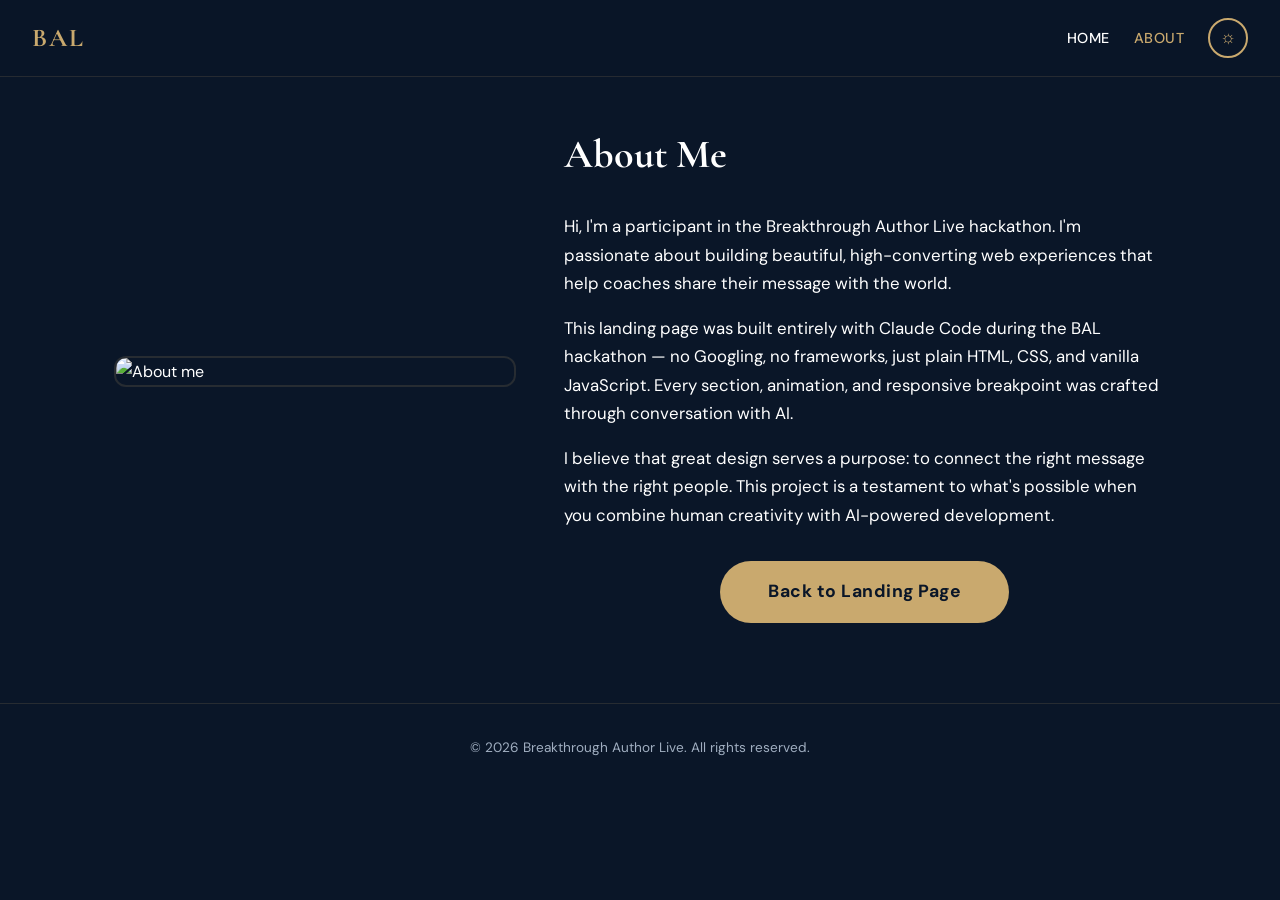
==== about.html @ 4cc6fec0 "Initial commit: BAL landing page with dark/light mode and about page Co-Authored-By: Claude Opus 4.6" ====
<!DOCTYPE html>
<html lang="en">
<head>
  <meta charset="UTF-8">
  <meta name="viewport" content="width=device-width, initial-scale=1.0">
  <title>About | Breakthrough Author Live</title>
  <link rel="preconnect" href="https://fonts.googleapis.com">
  <link rel="preconnect" href="https://fonts.gstatic.com" crossorigin>
  <link href="https://fonts.googleapis.com/css2?family=Cormorant+Garamond:ital,wght@0,400;0,600;0,700;1,400&family=DM+Sans:wght@400;500;700&display=swap" rel="stylesheet">
  <link rel="stylesheet" href="styles.css">
</head>
<body class="dark-mode">

  <!-- NAV -->
  <nav class="nav">
    <a href="index.html" class="nav-logo">BAL</a>
    <div class="nav-links">
      <a href="index.html">Home</a>
      <a href="about.html" class="active">About</a>
      <button class="theme-toggle" id="themeToggle" aria-label="Toggle dark/light mode">
        <span class="icon-sun">&#9788;</span>
        <span class="icon-moon">&#9790;</span>
      </button>
    </div>
  </nav>

  <section class="section about-page">
    <div class="container">
      <div class="about-hero">
        <img src="https://placehold.co/400x500/0A1628/C9A96E?text=Your+Photo" alt="About me" class="about-photo" loading="lazy">
        <div class="about-text">
          <h1>About Me</h1>
          <p>Hi, I'm a participant in the Breakthrough Author Live hackathon. I'm passionate about building beautiful, high-converting web experiences that help coaches share their message with the world.</p>
          <p>This landing page was built entirely with Claude Code during the BAL hackathon &mdash; no Googling, no frameworks, just plain HTML, CSS, and vanilla JavaScript. Every section, animation, and responsive breakpoint was crafted through conversation with AI.</p>
          <p>I believe that great design serves a purpose: to connect the right message with the right people. This project is a testament to what's possible when you combine human creativity with AI-powered development.</p>
          <a href="index.html" class="buy-btn">Back to Landing Page</a>
        </div>
      </div>
    </div>
  </section>

  <footer class="footer">
    <div class="container">
      <p>&copy; 2026 Breakthrough Author Live. All rights reserved.</p>
    </div>
  </footer>

  <script src="script.js"></script>
</body>
</html>
---- styles.css ----
/* ========================================
   BREAKTHROUGH AUTHOR LIVE — STYLES
   ======================================== */

/* --- CSS Custom Properties --- */
:root {
  --navy-primary: #0A1628;
  --navy-secondary: #1B2A4A;
  --cream-bg: #FAF7F2;
  --cream-secondary: #F0EBE3;
  --gold: #C9A96E;
  --gold-hover: #B8943F;
  --white: #FFFFFF;
  --dark-text: #1A1A1A;

  --font-display: 'Cormorant Garamond', Georgia, serif;
  --font-body: 'DM Sans', sans-serif;

  --transition: 0.3s ease;
}

/* --- Dark Mode (default) --- */
body.dark-mode {
  --bg: var(--navy-primary);
  --bg-alt: var(--navy-secondary);
  --text: var(--white);
  --text-muted: #A0AEC0;
  --card-bg: var(--navy-secondary);
  --card-border: rgba(201, 169, 110, 0.15);
  --nav-bg: rgba(10, 22, 40, 0.95);
}

/* --- Light Mode --- */
body.light-mode {
  --bg: var(--cream-bg);
  --bg-alt: var(--cream-secondary);
  --text: var(--dark-text);
  --text-muted: #5A6577;
  --card-bg: var(--white);
  --card-border: rgba(10, 22, 40, 0.1);
  --nav-bg: rgba(250, 247, 242, 0.95);
}

/* --- Reset & Base --- */
*, *::before, *::after {
  box-sizing: border-box;
  margin: 0;
  padding: 0;
}

html {
  scroll-behavior: smooth;
  font-size: 16px;
}

body {
  font-family: var(--font-body);
  background-color: var(--bg);
  color: var(--text);
  line-height: 1.7;
  transition: background-color var(--transition), color var(--transition);
  -webkit-font-smoothing: antialiased;
}

img {
  max-width: 100%;
  height: auto;
  display: block;
}

a {
  color: var(--gold);
  text-decoration: none;
  transition: color var(--transition);
}

a:hover {
  color: var(--gold-hover);
}

/* --- Container --- */
.container {
  max-width: 1100px;
  margin: 0 auto;
  padding: 0 24px;
}

/* --- Navigation --- */
.nav {
  position: fixed;
  top: 0;
  left: 0;
  right: 0;
  z-index: 1000;
  display: flex;
  align-items: center;
  justify-content: space-between;
  padding: 16px 32px;
  background: var(--nav-bg);
  backdrop-filter: blur(12px);
  border-bottom: 1px solid var(--card-border);
  transition: background var(--transition);
}

.nav-logo {
  font-family: var(--font-display);
  font-size: 1.6rem;
  font-weight: 700;
  color: var(--gold);
  letter-spacing: 2px;
}

.nav-links {
  display: flex;
  align-items: center;
  gap: 24px;
}

.nav-links a {
  font-size: 0.9rem;
  font-weight: 500;
  color: var(--text);
  letter-spacing: 0.5px;
  text-transform: uppercase;
}

.nav-links a:hover,
.nav-links a.active {
  color: var(--gold);
}

/* --- Theme Toggle --- */
.theme-toggle {
  background: none;
  border: 2px solid var(--gold);
  border-radius: 50%;
  width: 40px;
  height: 40px;
  cursor: pointer;
  display: flex;
  align-items: center;
  justify-content: center;
  font-size: 1.1rem;
  color: var(--gold);
  transition: all var(--transition);
}

.theme-toggle:hover {
  background: var(--gold);
  color: var(--navy-primary);
}

.dark-mode .icon-sun { display: inline; }
.dark-mode .icon-moon { display: none; }
.light-mode .icon-sun { display: none; }
.light-mode .icon-moon { display: inline; }

/* --- Sections --- */
.section {
  padding: 80px 0;
}

.section-headline {
  font-family: var(--font-display);
  font-size: clamp(2rem, 5vw, 3rem);
  font-weight: 700;
  text-align: center;
  margin-bottom: 48px;
  line-height: 1.2;
  color: var(--text);
}

/* --- HERO --- */
.hero {
  padding: 140px 0 80px;
  text-align: center;
  background: var(--bg);
}

.hero-headline {
  font-family: var(--font-display);
  font-size: clamp(2rem, 5.5vw, 3.4rem);
  font-weight: 700;
  line-height: 1.15;
  max-width: 900px;
  margin: 0 auto 24px;
}

.gold {
  color: var(--gold);
}

.hero-sub {
  font-size: clamp(0.95rem, 2vw, 1.15rem);
  color: var(--text-muted);
  margin-bottom: 48px;
  letter-spacing: 0.5px;
}

/* VSL Placeholder */
.vsl-wrapper {
  max-width: 800px;
  margin: 0 auto 32px;
}

.vsl-placeholder {
  position: relative;
  width: 100%;
  padding-bottom: 56.25%;
  background: var(--navy-secondary);
  border-radius: 12px;
  overflow: hidden;
  border: 1px solid var(--card-border);
}

.light-mode .vsl-placeholder {
  background: #ddd8d0;
}

.play-btn {
  position: absolute;
  top: 50%;
  left: 50%;
  transform: translate(-50%, -50%);
  width: 72px;
  height: 72px;
  background: var(--gold);
  border-radius: 50%;
  display: flex;
  align-items: center;
  justify-content: center;
  font-size: 1.8rem;
  color: var(--navy-primary);
  cursor: pointer;
  transition: transform var(--transition), background var(--transition);
}

.play-btn:hover {
  transform: translate(-50%, -50%) scale(1.1);
  background: var(--gold-hover);
}

.vsl-caption {
  text-align: center;
  margin-top: 12px;
  font-size: 0.9rem;
  color: var(--text-muted);
  font-style: italic;
}

/* --- Buy Button --- */
.buy-btn {
  display: inline-block;
  background: var(--gold);
  color: var(--navy-primary);
  font-family: var(--font-body);
  font-size: 1.1rem;
  font-weight: 700;
  padding: 16px 48px;
  border-radius: 50px;
  text-align: center;
  letter-spacing: 0.5px;
  transition: all var(--transition);
  margin: 32px auto 0;
  cursor: pointer;
  border: none;
  min-height: 48px;
}

.buy-btn:hover {
  background: var(--gold-hover);
  color: var(--navy-primary);
  transform: translateY(-2px);
  box-shadow: 0 8px 30px rgba(201, 169, 110, 0.3);
}

.buy-btn-large {
  font-size: 1.3rem;
  padding: 20px 60px;
}

.section .buy-btn,
.hero .buy-btn {
  display: block;
  width: fit-content;
  margin-left: auto;
  margin-right: auto;
}

/* --- Trust Bar --- */
.trust-bar {
  display: flex;
  flex-wrap: wrap;
  justify-content: center;
  align-items: center;
  gap: 32px;
  margin-top: 48px;
  padding: 24px 0;
}

.trust-item {
  font-family: var(--font-display);
  font-size: 1rem;
  font-weight: 600;
  color: var(--text-muted);
  opacity: 0.5;
  letter-spacing: 2px;
  text-transform: uppercase;
}

/* --- Sound Familiar --- */
.sound-familiar {
  background: var(--bg-alt);
}

.check-list {
  list-style: none;
  max-width: 700px;
  margin: 0 auto 32px;
}

.check-list li {
  position: relative;
  padding: 12px 0 12px 36px;
  font-size: 1.05rem;
  line-height: 1.6;
  border-bottom: 1px solid var(--card-border);
}

.check-list li::before {
  content: "\2192";
  position: absolute;
  left: 0;
  color: var(--gold);
  font-size: 1.2rem;
  font-weight: 700;
}

.closing-line {
  text-align: center;
  font-family: var(--font-display);
  font-size: 1.3rem;
  font-style: italic;
  color: var(--gold);
  margin: 32px 0 0;
}

/* --- Credibility / Two-Col --- */
.two-col {
  display: grid;
  grid-template-columns: 1fr 1.4fr;
  gap: 48px;
  align-items: center;
  margin-bottom: 48px;
}

.sai-photo {
  border-radius: 12px;
  border: 2px solid var(--card-border);
}

.col-text h2 {
  text-align: left;
  margin-bottom: 24px;
}

.col-text p {
  margin-bottom: 16px;
  font-size: 1.05rem;
}

/* --- Stats Grid --- */
.stats-grid {
  display: grid;
  grid-template-columns: repeat(4, 1fr);
  gap: 20px;
  margin: 48px 0;
}

.stat-card {
  background: var(--card-bg);
  border: 1px solid var(--card-border);
  border-radius: 12px;
  padding: 28px 16px;
  text-align: center;
  transition: transform var(--transition);
}

.stat-card:hover {
  transform: translateY(-4px);
}

.stat-number {
  display: block;
  font-family: var(--font-display);
  font-size: 2.2rem;
  font-weight: 700;
  color: var(--gold);
  margin-bottom: 4px;
}

.stat-label {
  font-size: 0.85rem;
  color: var(--text-muted);
  text-transform: uppercase;
  letter-spacing: 1px;
}

/* --- Case Studies --- */
.case-studies {
  background: var(--bg-alt);
}

.cases-grid {
  display: grid;
  grid-template-columns: repeat(3, 1fr);
  gap: 28px;
}

.case-card {
  background: var(--card-bg);
  border: 1px solid var(--card-border);
  border-radius: 12px;
  overflow: hidden;
  transition: transform var(--transition), box-shadow var(--transition);
}

.case-card:hover {
  transform: translateY(-6px);
  box-shadow: 0 12px 40px rgba(0, 0, 0, 0.15);
}

.case-photo {
  width: 100%;
  height: 200px;
  object-fit: cover;
}

.case-body {
  padding: 24px;
}

.case-body h3 {
  font-family: var(--font-display);
  font-size: 1.5rem;
  color: var(--gold);
  margin-bottom: 12px;
}

.case-body p {
  font-size: 0.95rem;
  margin-bottom: 12px;
}

.results-list {
  list-style: none;
  margin: 12px 0;
}

.results-list li {
  position: relative;
  padding-left: 20px;
  margin-bottom: 6px;
  font-size: 0.9rem;
  font-weight: 500;
}

.results-list li::before {
  content: "\2713";
  position: absolute;
  left: 0;
  color: var(--gold);
  font-weight: 700;
}

.case-quote {
  font-family: var(--font-display);
  font-style: italic;
  color: var(--gold);
  font-size: 1.1rem;
}

/* --- Why Fail --- */
.why-fail {
  background: var(--bg);
}

.fail-grid {
  display: grid;
  grid-template-columns: repeat(3, 1fr);
  gap: 28px;
  margin-bottom: 32px;
}

.fail-card {
  background: var(--card-bg);
  border: 1px solid var(--card-border);
  border-radius: 12px;
  padding: 32px 24px;
  text-align: center;
}

.fail-icon {
  display: inline-flex;
  align-items: center;
  justify-content: center;
  width: 48px;
  height: 48px;
  border-radius: 50%;
  background: rgba(220, 53, 69, 0.15);
  color: #dc3545;
  font-size: 1.5rem;
  font-weight: 700;
  margin-bottom: 16px;
}

.fail-card h3 {
  font-family: var(--font-display);
  font-size: 1.3rem;
  margin-bottom: 12px;
}

.fail-card p {
  font-size: 0.95rem;
  color: var(--text-muted);
  margin-bottom: 8px;
}

.fail-fix {
  color: var(--gold) !important;
  font-style: italic;
}

/* --- Week by Week --- */
.week-by-week {
  background: var(--bg-alt);
}

.weeks-grid {
  display: grid;
  grid-template-columns: repeat(2, 1fr);
  gap: 28px;
}

.week-card {
  background: var(--card-bg);
  border: 1px solid var(--card-border);
  border-radius: 12px;
  padding: 32px;
  transition: transform var(--transition);
}

.week-card:hover {
  transform: translateY(-4px);
}

.week-number {
  display: inline-block;
  background: var(--gold);
  color: var(--navy-primary);
  font-weight: 700;
  font-size: 0.8rem;
  padding: 4px 16px;
  border-radius: 20px;
  text-transform: uppercase;
  letter-spacing: 1px;
  margin-bottom: 16px;
}

.week-card h3 {
  font-family: var(--font-display);
  font-size: 1.4rem;
  margin-bottom: 12px;
}

.week-card p {
  font-size: 0.95rem;
  color: var(--text-muted);
  margin-bottom: 16px;
}

.week-value {
  font-weight: 700;
  color: var(--gold);
  font-size: 0.95rem;
}

/* --- Bonus Stack --- */
.bonus-stack {
  background: var(--bg);
}

.bonus-list {
  max-width: 800px;
  margin: 0 auto;
}

.bonus-row {
  display: flex;
  justify-content: space-between;
  align-items: center;
  gap: 24px;
  padding: 24px 0;
  border-bottom: 1px solid var(--card-border);
}

.bonus-info h3 {
  font-family: var(--font-display);
  font-size: 1.2rem;
  margin-bottom: 4px;
}

.bonus-info p {
  font-size: 0.9rem;
  color: var(--text-muted);
}

.bonus-value {
  font-family: var(--font-display);
  font-size: 1.5rem;
  font-weight: 700;
  color: var(--gold);
  white-space: nowrap;
}

.total-value {
  text-align: center;
  font-family: var(--font-display);
  font-size: 1.8rem;
  margin-top: 40px;
  padding: 24px;
  border: 2px solid var(--gold);
  border-radius: 12px;
  color: var(--gold);
}

/* --- Price Section --- */
.price-section {
  background: var(--bg-alt);
}

.price-copy {
  max-width: 700px;
  margin: 0 auto 48px;
}

.price-copy p {
  margin-bottom: 16px;
  font-size: 1.05rem;
}

.price-display {
  text-align: center;
  margin-bottom: 40px;
}

.price-old {
  font-family: var(--font-display);
  font-size: 2.5rem;
  color: var(--text-muted);
  text-decoration: line-through;
  margin-right: 24px;
  opacity: 0.6;
}

.price-new {
  font-family: var(--font-display);
  font-size: 4rem;
  font-weight: 700;
  color: var(--gold);
  text-shadow: 0 0 40px rgba(201, 169, 110, 0.3);
}

.guarantee-badge {
  display: flex;
  align-items: flex-start;
  gap: 20px;
  max-width: 600px;
  margin: 0 auto 32px;
  padding: 24px;
  border: 2px solid var(--gold);
  border-radius: 12px;
  background: var(--card-bg);
}

.guarantee-icon {
  display: flex;
  align-items: center;
  justify-content: center;
  width: 48px;
  height: 48px;
  min-width: 48px;
  border-radius: 50%;
  background: var(--gold);
  color: var(--navy-primary);
  font-size: 1.5rem;
  font-weight: 700;
}

.guarantee-badge strong {
  display: block;
  font-size: 1.1rem;
  margin-bottom: 6px;
}

.guarantee-badge p {
  font-size: 0.9rem;
  color: var(--text-muted);
}

/* --- Who For --- */
.who-for {
  background: var(--bg);
}

.two-col-equal {
  display: grid;
  grid-template-columns: 1fr 1fr;
  gap: 32px;
  margin-bottom: 16px;
}

.for-col {
  background: var(--card-bg);
  border: 1px solid var(--card-border);
  border-radius: 12px;
  padding: 32px;
}

.for-col h3 {
  font-family: var(--font-display);
  font-size: 1.4rem;
  margin-bottom: 20px;
}

.is-for h3 { color: var(--gold); }
.not-for h3 { color: #dc3545; }

.for-col ul {
  list-style: none;
}

.for-col li {
  position: relative;
  padding-left: 28px;
  margin-bottom: 12px;
  font-size: 0.95rem;
}

.is-for li::before {
  content: "\2713";
  position: absolute;
  left: 0;
  color: var(--gold);
  font-weight: 700;
}

.not-for li::before {
  content: "\2717";
  position: absolute;
  left: 0;
  color: #dc3545;
  font-weight: 700;
}

/* --- FAQ --- */
.faq {
  background: var(--bg-alt);
}

.faq-list {
  max-width: 750px;
  margin: 0 auto;
}

.faq-item {
  border-bottom: 1px solid var(--card-border);
}

.faq-question {
  display: flex;
  justify-content: space-between;
  align-items: center;
  width: 100%;
  background: none;
  border: none;
  padding: 20px 0;
  font-family: var(--font-body);
  font-size: 1.05rem;
  font-weight: 600;
  color: var(--text);
  cursor: pointer;
  text-align: left;
  gap: 16px;
  transition: color var(--transition);
}

.faq-question:hover {
  color: var(--gold);
}

.faq-arrow {
  font-size: 0.7rem;
  transition: transform var(--transition);
  flex-shrink: 0;
}

.faq-item.open .faq-arrow {
  transform: rotate(180deg);
}

.faq-answer {
  max-height: 0;
  overflow: hidden;
  transition: max-height 0.4s ease, padding 0.4s ease;
}

.faq-item.open .faq-answer {
  max-height: 300px;
  padding-bottom: 20px;
}

.faq-answer p {
  font-size: 0.95rem;
  color: var(--text-muted);
  line-height: 1.7;
}

/* --- Final CTA --- */
.final-cta {
  background: var(--bg);
  text-align: center;
  padding: 100px 0;
}

.final-copy {
  font-size: 1.15rem;
  max-width: 650px;
  margin: 0 auto 20px;
}

.final-copy.highlight {
  font-family: var(--font-display);
  font-size: 1.4rem;
  color: var(--gold);
  font-weight: 600;
  margin-top: 32px;
}

.sign-off {
  margin-top: 40px;
  font-style: italic;
  color: var(--text-muted);
  font-size: 1rem;
}

/* --- Footer --- */
.footer {
  padding: 32px 0;
  text-align: center;
  font-size: 0.85rem;
  color: var(--text-muted);
  border-top: 1px solid var(--card-border);
}

/* --- About Page --- */
.about-page {
  padding-top: 120px;
}

.about-hero {
  display: grid;
  grid-template-columns: 1fr 1.5fr;
  gap: 48px;
  align-items: center;
}

.about-photo {
  border-radius: 12px;
  border: 2px solid var(--card-border);
  width: 100%;
}

.about-text h1 {
  font-family: var(--font-display);
  font-size: 2.5rem;
  margin-bottom: 24px;
}

.about-text p {
  font-size: 1.05rem;
  margin-bottom: 16px;
}

/* ========================================
   RESPONSIVE
   ======================================== */
@media (max-width: 900px) {
  .cases-grid,
  .fail-grid {
    grid-template-columns: 1fr;
    max-width: 500px;
    margin-left: auto;
    margin-right: auto;
  }

  .stats-grid {
    grid-template-columns: repeat(2, 1fr);
  }

  .two-col,
  .two-col-equal,
  .about-hero {
    grid-template-columns: 1fr;
  }

  .col-text h2 {
    text-align: center;
  }

  .about-hero {
    text-align: center;
  }

  .about-photo {
    max-width: 300px;
    margin: 0 auto;
  }
}

@media (max-width: 600px) {
  .nav {
    padding: 12px 16px;
  }

  .nav-links {
    gap: 14px;
  }

  .hero {
    padding: 120px 0 60px;
  }

  .section {
    padding: 60px 0;
  }

  .hero-headline {
    font-size: 1.8rem;
  }

  .section-headline {
    font-size: 1.7rem;
    margin-bottom: 32px;
  }

  .buy-btn {
    padding: 14px 32px;
    font-size: 1rem;
    width: 100%;
    max-width: 360px;
  }

  .buy-btn-large {
    font-size: 1.1rem;
    padding: 16px 36px;
  }

  .trust-bar {
    gap: 16px;
  }

  .trust-item {
    font-size: 0.8rem;
  }

  .weeks-grid {
    grid-template-columns: 1fr;
  }

  .bonus-row {
    flex-direction: column;
    align-items: flex-start;
    gap: 8px;
  }

  .price-old {
    font-size: 1.8rem;
    display: block;
    margin: 0 0 8px;
  }

  .price-new {
    font-size: 3rem;
  }

  .guarantee-badge {
    flex-direction: column;
    align-items: center;
    text-align: center;
  }

  .stats-grid {
    grid-template-columns: repeat(2, 1fr);
    gap: 12px;
  }

  .stat-card {
    padding: 20px 12px;
  }

  .stat-number {
    font-size: 1.8rem;
  }
}
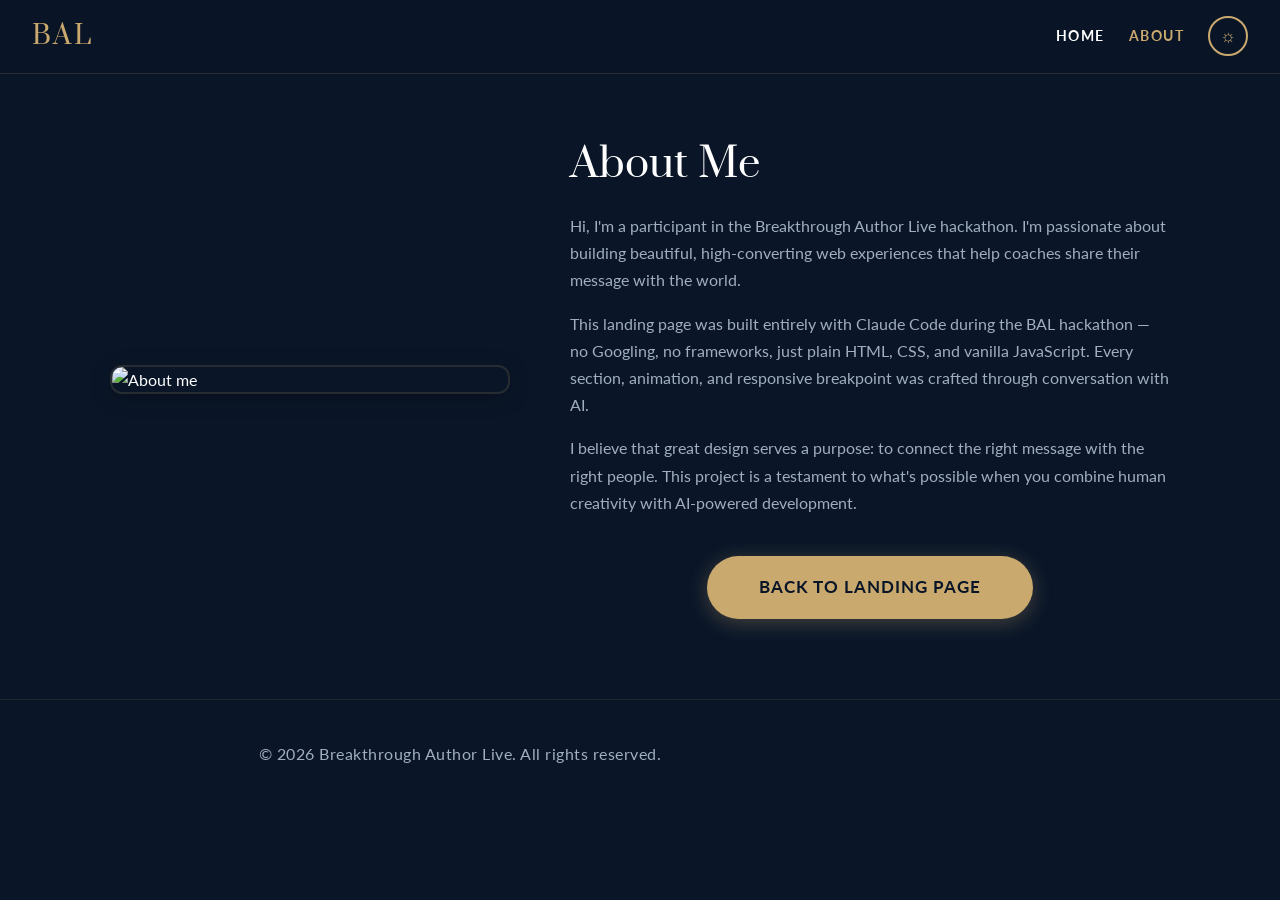
==== commit c2770157: "Polish pass: fix spacing, typography, depth, and CTA visibility - Switch fonts to Prata (display) + " ====
--- a/about.html
+++ b/about.html
@@ -6,7 +6,7 @@
   <title>About | Breakthrough Author Live</title>
   <link rel="preconnect" href="https://fonts.googleapis.com">
   <link rel="preconnect" href="https://fonts.gstatic.com" crossorigin>
-  <link href="https://fonts.googleapis.com/css2?family=Cormorant+Garamond:ital,wght@0,400;0,600;0,700;1,400&family=DM+Sans:wght@400;500;700&display=swap" rel="stylesheet">
+  <link href="https://fonts.googleapis.com/css2?family=Prata&family=Lato:wght@300;400;700&display=swap" rel="stylesheet">
   <link rel="stylesheet" href="styles.css">
 </head>
 <body class="dark-mode">
--- a/styles.css
+++ b/styles.css
@@ -1,5 +1,8 @@
 /* ========================================
    BREAKTHROUGH AUTHOR LIVE — STYLES
+   Premium polish pass: Prata + Lato,
+   consistent spacing, strong hierarchy,
+   visual depth, bold CTAs
    ======================================== */
 
 /* --- CSS Custom Properties --- */
@@ -13,10 +16,19 @@
   --white: #FFFFFF;
   --dark-text: #1A1A1A;
 
-  --font-display: 'Cormorant Garamond', Georgia, serif;
-  --font-body: 'DM Sans', sans-serif;
+  --font-display: 'Prata', Georgia, serif;
+  --font-body: 'Lato', sans-serif;
 
   --transition: 0.3s ease;
+
+  /* Spacing scale */
+  --space-xs: 8px;
+  --space-sm: 16px;
+  --space-md: 24px;
+  --space-lg: 40px;
+  --space-xl: 60px;
+  --space-2xl: 80px;
+  --space-3xl: 100px;
 }
 
 /* --- Dark Mode (default) --- */
@@ -27,7 +39,10 @@
   --text-muted: #A0AEC0;
   --card-bg: var(--navy-secondary);
   --card-border: rgba(201, 169, 110, 0.15);
+  --card-shadow: 0 4px 20px rgba(0, 0, 0, 0.3);
+  --card-shadow-hover: 0 12px 40px rgba(0, 0, 0, 0.4);
   --nav-bg: rgba(10, 22, 40, 0.95);
+  --divider: rgba(201, 169, 110, 0.1);
 }
 
 /* --- Light Mode --- */
@@ -37,8 +52,11 @@
   --text: var(--dark-text);
   --text-muted: #5A6577;
   --card-bg: var(--white);
-  --card-border: rgba(10, 22, 40, 0.1);
+  --card-border: rgba(10, 22, 40, 0.08);
+  --card-shadow: 0 4px 20px rgba(0, 0, 0, 0.06);
+  --card-shadow-hover: 0 12px 40px rgba(0, 0, 0, 0.12);
   --nav-bg: rgba(250, 247, 242, 0.95);
+  --divider: rgba(10, 22, 40, 0.06);
 }
 
 /* --- Reset & Base --- */
@@ -55,9 +73,10 @@
 
 body {
   font-family: var(--font-body);
+  font-weight: 400;
   background-color: var(--bg);
   color: var(--text);
-  line-height: 1.7;
+  line-height: 1.6;
   transition: background-color var(--transition), color var(--transition);
   -webkit-font-smoothing: antialiased;
 }
@@ -78,11 +97,41 @@
   color: var(--gold-hover);
 }
 
+/* --- Typography Hierarchy --- */
+h1, h2, h3, h4 {
+  font-family: var(--font-display);
+  font-weight: 400;
+  line-height: 1.2;
+  color: var(--text);
+}
+
+h1 {
+  font-size: clamp(2.2rem, 5.5vw, 3rem);
+  margin-bottom: var(--space-md);
+}
+
+h2 {
+  font-size: clamp(1.75rem, 4vw, 2.25rem);
+  margin-bottom: var(--space-sm);
+}
+
+h3 {
+  font-size: clamp(1.25rem, 2.5vw, 1.5rem);
+  margin-bottom: 12px;
+}
+
+p {
+  font-size: 16px;
+  margin-bottom: var(--space-sm);
+  line-height: 1.7;
+  max-width: 700px;
+}
+
 /* --- Container --- */
 .container {
   max-width: 1100px;
   margin: 0 auto;
-  padding: 0 24px;
+  padding: 0 20px;
 }
 
 /* --- Navigation --- */
@@ -105,9 +154,9 @@
 .nav-logo {
   font-family: var(--font-display);
   font-size: 1.6rem;
-  font-weight: 700;
-  color: var(--gold);
-  letter-spacing: 2px;
+  font-weight: 400;
+  color: var(--gold);
+  letter-spacing: 3px;
 }
 
 .nav-links {
@@ -117,10 +166,11 @@
 }
 
 .nav-links a {
-  font-size: 0.9rem;
-  font-weight: 500;
+  font-family: var(--font-body);
+  font-size: 0.85rem;
+  font-weight: 700;
   color: var(--text);
-  letter-spacing: 0.5px;
+  letter-spacing: 1.5px;
   text-transform: uppercase;
 }
 
@@ -157,33 +207,38 @@
 
 /* --- Sections --- */
 .section {
-  padding: 80px 0;
+  padding: var(--space-2xl) 0;
 }
 
 .section-headline {
   font-family: var(--font-display);
-  font-size: clamp(2rem, 5vw, 3rem);
-  font-weight: 700;
+  font-size: clamp(1.75rem, 4vw, 2.25rem);
+  font-weight: 400;
   text-align: center;
-  margin-bottom: 48px;
+  margin-bottom: var(--space-xl);
   line-height: 1.2;
   color: var(--text);
 }
 
+/* Section divider — subtle gold line between sections */
+.section + .section {
+  border-top: 1px solid var(--divider);
+}
+
 /* --- HERO --- */
 .hero {
-  padding: 140px 0 80px;
+  padding: 160px 0 var(--space-2xl);
   text-align: center;
   background: var(--bg);
 }
 
 .hero-headline {
   font-family: var(--font-display);
-  font-size: clamp(2rem, 5.5vw, 3.4rem);
-  font-weight: 700;
-  line-height: 1.15;
-  max-width: 900px;
-  margin: 0 auto 24px;
+  font-size: clamp(2.2rem, 5.5vw, 3rem);
+  font-weight: 400;
+  line-height: 1.2;
+  max-width: 800px;
+  margin: 0 auto var(--space-md);
 }
 
 .gold {
@@ -191,16 +246,17 @@
 }
 
 .hero-sub {
-  font-size: clamp(0.95rem, 2vw, 1.15rem);
-  color: var(--text-muted);
-  margin-bottom: 48px;
-  letter-spacing: 0.5px;
+  font-size: clamp(0.9rem, 1.8vw, 1.05rem);
+  color: var(--text-muted);
+  margin-bottom: var(--space-xl);
+  letter-spacing: 1px;
+  font-weight: 300;
 }
 
 /* VSL Placeholder */
 .vsl-wrapper {
-  max-width: 800px;
-  margin: 0 auto 32px;
+  max-width: 760px;
+  margin: 0 auto var(--space-lg);
 }
 
 .vsl-placeholder {
@@ -211,6 +267,7 @@
   border-radius: 12px;
   overflow: hidden;
   border: 1px solid var(--card-border);
+  box-shadow: var(--card-shadow);
 }
 
 .light-mode .vsl-placeholder {
@@ -222,30 +279,33 @@
   top: 50%;
   left: 50%;
   transform: translate(-50%, -50%);
-  width: 72px;
-  height: 72px;
+  width: 80px;
+  height: 80px;
   background: var(--gold);
   border-radius: 50%;
   display: flex;
   align-items: center;
   justify-content: center;
-  font-size: 1.8rem;
+  font-size: 2rem;
   color: var(--navy-primary);
   cursor: pointer;
-  transition: transform var(--transition), background var(--transition);
+  transition: transform var(--transition), background var(--transition), box-shadow var(--transition);
+  box-shadow: 0 4px 30px rgba(201, 169, 110, 0.4);
 }
 
 .play-btn:hover {
   transform: translate(-50%, -50%) scale(1.1);
   background: var(--gold-hover);
+  box-shadow: 0 8px 40px rgba(201, 169, 110, 0.5);
 }
 
 .vsl-caption {
   text-align: center;
-  margin-top: 12px;
-  font-size: 0.9rem;
+  margin-top: 14px;
+  font-size: 0.85rem;
   color: var(--text-muted);
   font-style: italic;
+  letter-spacing: 0.5px;
 }
 
 /* --- Buy Button --- */
@@ -254,29 +314,35 @@
   background: var(--gold);
   color: var(--navy-primary);
   font-family: var(--font-body);
-  font-size: 1.1rem;
-  font-weight: 700;
-  padding: 16px 48px;
+  font-size: 1.05rem;
+  font-weight: 700;
+  padding: 18px 52px;
   border-radius: 50px;
   text-align: center;
-  letter-spacing: 0.5px;
+  letter-spacing: 1px;
+  text-transform: uppercase;
   transition: all var(--transition);
-  margin: 32px auto 0;
+  margin: var(--space-lg) auto 0;
   cursor: pointer;
   border: none;
-  min-height: 48px;
+  min-height: 54px;
+  box-shadow: 0 4px 20px rgba(201, 169, 110, 0.3);
 }
 
 .buy-btn:hover {
   background: var(--gold-hover);
   color: var(--navy-primary);
-  transform: translateY(-2px);
-  box-shadow: 0 8px 30px rgba(201, 169, 110, 0.3);
+  transform: translateY(-3px);
+  box-shadow: 0 10px 40px rgba(201, 169, 110, 0.45);
+}
+
+.buy-btn:active {
+  transform: translateY(-1px);
 }
 
 .buy-btn-large {
-  font-size: 1.3rem;
-  padding: 20px 60px;
+  font-size: 1.2rem;
+  padding: 22px 64px;
 }
 
 .section .buy-btn,
@@ -293,18 +359,19 @@
   flex-wrap: wrap;
   justify-content: center;
   align-items: center;
-  gap: 32px;
-  margin-top: 48px;
-  padding: 24px 0;
+  gap: 36px;
+  margin-top: var(--space-xl);
+  padding: var(--space-md) 0;
+  border-top: 1px solid var(--divider);
+  border-bottom: 1px solid var(--divider);
 }
 
 .trust-item {
   font-family: var(--font-display);
-  font-size: 1rem;
-  font-weight: 600;
-  color: var(--text-muted);
-  opacity: 0.5;
-  letter-spacing: 2px;
+  font-size: 0.9rem;
+  color: var(--text-muted);
+  opacity: 0.45;
+  letter-spacing: 3px;
   text-transform: uppercase;
 }
 
@@ -315,22 +382,27 @@
 
 .check-list {
   list-style: none;
-  max-width: 700px;
-  margin: 0 auto 32px;
+  max-width: 660px;
+  margin: 0 auto var(--space-lg);
 }
 
 .check-list li {
   position: relative;
-  padding: 12px 0 12px 36px;
-  font-size: 1.05rem;
-  line-height: 1.6;
-  border-bottom: 1px solid var(--card-border);
+  padding: 16px 0 16px 40px;
+  font-size: 1rem;
+  line-height: 1.65;
+  border-bottom: 1px solid var(--divider);
+}
+
+.check-list li:last-child {
+  border-bottom: none;
 }
 
 .check-list li::before {
   content: "\2192";
   position: absolute;
   left: 0;
+  top: 16px;
   color: var(--gold);
   font-size: 1.2rem;
   font-weight: 700;
@@ -339,71 +411,81 @@
 .closing-line {
   text-align: center;
   font-family: var(--font-display);
-  font-size: 1.3rem;
+  font-size: 1.25rem;
   font-style: italic;
   color: var(--gold);
-  margin: 32px 0 0;
+  margin: var(--space-lg) 0 0;
 }
 
 /* --- Credibility / Two-Col --- */
 .two-col {
   display: grid;
   grid-template-columns: 1fr 1.4fr;
-  gap: 48px;
+  gap: var(--space-xl);
   align-items: center;
-  margin-bottom: 48px;
+  margin-bottom: var(--space-xl);
 }
 
 .sai-photo {
   border-radius: 12px;
   border: 2px solid var(--card-border);
+  box-shadow: var(--card-shadow);
 }
 
 .col-text h2 {
   text-align: left;
-  margin-bottom: 24px;
+  margin-bottom: var(--space-md);
 }
 
 .col-text p {
-  margin-bottom: 16px;
-  font-size: 1.05rem;
+  margin-bottom: var(--space-sm);
+  font-size: 1rem;
+  color: var(--text-muted);
+  max-width: 100%;
+}
+
+.col-text p:first-of-type {
+  color: var(--text);
+  font-weight: 400;
 }
 
 /* --- Stats Grid --- */
 .stats-grid {
   display: grid;
   grid-template-columns: repeat(4, 1fr);
-  gap: 20px;
-  margin: 48px 0;
+  gap: var(--space-md);
+  margin: var(--space-xl) 0;
 }
 
 .stat-card {
   background: var(--card-bg);
   border: 1px solid var(--card-border);
   border-radius: 12px;
-  padding: 28px 16px;
+  padding: var(--space-lg) var(--space-sm);
   text-align: center;
-  transition: transform var(--transition);
+  box-shadow: var(--card-shadow);
+  transition: transform var(--transition), box-shadow var(--transition);
 }
 
 .stat-card:hover {
   transform: translateY(-4px);
+  box-shadow: var(--card-shadow-hover);
 }
 
 .stat-number {
   display: block;
   font-family: var(--font-display);
-  font-size: 2.2rem;
-  font-weight: 700;
-  color: var(--gold);
-  margin-bottom: 4px;
+  font-size: 2.4rem;
+  color: var(--gold);
+  margin-bottom: var(--space-xs);
 }
 
 .stat-label {
-  font-size: 0.85rem;
+  font-size: 0.75rem;
   color: var(--text-muted);
   text-transform: uppercase;
-  letter-spacing: 1px;
+  letter-spacing: 1.5px;
+  font-weight: 700;
 }
 
 /* --- Case Studies --- */
@@ -414,7 +496,7 @@
 .cases-grid {
   display: grid;
   grid-template-columns: repeat(3, 1fr);
-  gap: 28px;
+  gap: var(--space-md);
 }
 
 .case-card {
@@ -422,12 +504,13 @@
   border: 1px solid var(--card-border);
   border-radius: 12px;
   overflow: hidden;
+  box-shadow: var(--card-shadow);
   transition: transform var(--transition), box-shadow var(--transition);
 }
 
 .case-card:hover {
   transform: translateY(-6px);
-  box-shadow: 0 12px 40px rgba(0, 0, 0, 0.15);
+  box-shadow: var(--card-shadow-hover);
 }
 
 .case-photo {
@@ -437,7 +520,7 @@
 }
 
 .case-body {
-  padding: 24px;
+  padding: var(--space-md);
 }
 
 .case-body h3 {
@@ -448,21 +531,24 @@
 }
 
 .case-body p {
-  font-size: 0.95rem;
+  font-size: 0.9rem;
   margin-bottom: 12px;
+  color: var(--text-muted);
+  max-width: 100%;
 }
 
 .results-list {
   list-style: none;
-  margin: 12px 0;
+  margin: 16px 0;
 }
 
 .results-list li {
   position: relative;
-  padding-left: 20px;
-  margin-bottom: 6px;
-  font-size: 0.9rem;
-  font-weight: 500;
+  padding-left: 24px;
+  margin-bottom: 8px;
+  font-size: 0.88rem;
+  font-weight: 700;
+  color: var(--text);
 }
 
 .results-list li::before {
@@ -478,6 +564,7 @@
   font-style: italic;
   color: var(--gold);
   font-size: 1.1rem;
+  margin-top: 8px;
 }
 
 /* --- Why Fail --- */
@@ -488,47 +575,57 @@
 .fail-grid {
   display: grid;
   grid-template-columns: repeat(3, 1fr);
-  gap: 28px;
-  margin-bottom: 32px;
+  gap: var(--space-md);
+  margin-bottom: var(--space-lg);
 }
 
 .fail-card {
   background: var(--card-bg);
   border: 1px solid var(--card-border);
   border-radius: 12px;
-  padding: 32px 24px;
+  padding: var(--space-lg) var(--space-md);
   text-align: center;
+  box-shadow: var(--card-shadow);
+  transition: transform var(--transition), box-shadow var(--transition);
+}
+
+.fail-card:hover {
+  transform: translateY(-4px);
+  box-shadow: var(--card-shadow-hover);
 }
 
 .fail-icon {
   display: inline-flex;
   align-items: center;
   justify-content: center;
-  width: 48px;
-  height: 48px;
+  width: 52px;
+  height: 52px;
   border-radius: 50%;
-  background: rgba(220, 53, 69, 0.15);
+  background: rgba(220, 53, 69, 0.12);
   color: #dc3545;
-  font-size: 1.5rem;
-  font-weight: 700;
-  margin-bottom: 16px;
+  font-size: 1.6rem;
+  font-weight: 700;
+  margin-bottom: var(--space-sm);
 }
 
 .fail-card h3 {
   font-family: var(--font-display);
-  font-size: 1.3rem;
-  margin-bottom: 12px;
+  font-size: 1.25rem;
+  margin-bottom: var(--space-sm);
+  color: var(--text);
 }
 
 .fail-card p {
-  font-size: 0.95rem;
-  color: var(--text-muted);
-  margin-bottom: 8px;
+  font-size: 0.9rem;
+  color: var(--text-muted);
+  margin-bottom: 10px;
+  max-width: 100%;
 }
 
 .fail-fix {
   color: var(--gold) !important;
   font-style: italic;
+  font-weight: 700;
 }
 
 /* --- Week by Week --- */
@@ -539,19 +636,21 @@
 .weeks-grid {
   display: grid;
   grid-template-columns: repeat(2, 1fr);
-  gap: 28px;
+  gap: var(--space-md);
 }
 
 .week-card {
   background: var(--card-bg);
   border: 1px solid var(--card-border);
   border-radius: 12px;
-  padding: 32px;
-  transition: transform var(--transition);
+  padding: var(--space-lg);
+  box-shadow: var(--card-shadow);
+  transition: transform var(--transition), box-shadow var(--transition);
 }
 
 .week-card:hover {
   transform: translateY(-4px);
+  box-shadow: var(--card-shadow-hover);
 }
 
 .week-number {
@@ -559,12 +658,12 @@
   background: var(--gold);
   color: var(--navy-primary);
   font-weight: 700;
-  font-size: 0.8rem;
-  padding: 4px 16px;
+  font-size: 0.7rem;
+  padding: 6px 18px;
   border-radius: 20px;
   text-transform: uppercase;
-  letter-spacing: 1px;
-  margin-bottom: 16px;
+  letter-spacing: 1.5px;
+  margin-bottom: var(--space-sm);
 }
 
 .week-card h3 {
@@ -574,15 +673,17 @@
 }
 
 .week-card p {
-  font-size: 0.95rem;
-  color: var(--text-muted);
-  margin-bottom: 16px;
+  font-size: 0.9rem;
+  color: var(--text-muted);
+  margin-bottom: var(--space-sm);
+  max-width: 100%;
 }
 
 .week-value {
   font-weight: 700;
   color: var(--gold);
-  font-size: 0.95rem;
+  font-size: 0.9rem;
+  letter-spacing: 0.5px;
 }
 
 /* --- Bonus Stack --- */
@@ -591,7 +692,7 @@
 }
 
 .bonus-list {
-  max-width: 800px;
+  max-width: 780px;
   margin: 0 auto;
 }
 
@@ -599,26 +700,30 @@
   display: flex;
   justify-content: space-between;
   align-items: center;
-  gap: 24px;
-  padding: 24px 0;
-  border-bottom: 1px solid var(--card-border);
+  gap: var(--space-md);
+  padding: var(--space-md) 0;
+  border-bottom: 1px solid var(--divider);
+}
+
+.bonus-row:last-child {
+  border-bottom: none;
 }
 
 .bonus-info h3 {
   font-family: var(--font-display);
-  font-size: 1.2rem;
+  font-size: 1.15rem;
   margin-bottom: 4px;
 }
 
 .bonus-info p {
-  font-size: 0.9rem;
-  color: var(--text-muted);
+  font-size: 0.85rem;
+  color: var(--text-muted);
+  max-width: 100%;
 }
 
 .bonus-value {
   font-family: var(--font-display);
-  font-size: 1.5rem;
-  font-weight: 700;
+  font-size: 1.4rem;
   color: var(--gold);
   white-space: nowrap;
 }
@@ -626,12 +731,14 @@
 .total-value {
   text-align: center;
   font-family: var(--font-display);
-  font-size: 1.8rem;
-  margin-top: 40px;
-  padding: 24px;
+  font-size: 1.6rem;
+  margin-top: var(--space-lg);
+  padding: var(--space-md);
   border: 2px solid var(--gold);
   border-radius: 12px;
   color: var(--gold);
+  background: var(--card-bg);
+  box-shadow: var(--card-shadow);
 }
 
 /* --- Price Section --- */
@@ -640,56 +747,63 @@
 }
 
 .price-copy {
-  max-width: 700px;
-  margin: 0 auto 48px;
+  max-width: 660px;
+  margin: 0 auto var(--space-xl);
 }
 
 .price-copy p {
-  margin-bottom: 16px;
-  font-size: 1.05rem;
+  margin-bottom: var(--space-sm);
+  font-size: 1rem;
+  color: var(--text-muted);
+}
+
+.price-copy p:first-child {
+  color: var(--text);
+  font-weight: 700;
 }
 
 .price-display {
   text-align: center;
-  margin-bottom: 40px;
+  margin-bottom: var(--space-xl);
+  padding: var(--space-lg) 0;
 }
 
 .price-old {
   font-family: var(--font-display);
-  font-size: 2.5rem;
+  font-size: 2.2rem;
   color: var(--text-muted);
   text-decoration: line-through;
-  margin-right: 24px;
-  opacity: 0.6;
+  margin-right: var(--space-md);
+  opacity: 0.5;
 }
 
 .price-new {
   font-family: var(--font-display);
-  font-size: 4rem;
-  font-weight: 700;
-  color: var(--gold);
-  text-shadow: 0 0 40px rgba(201, 169, 110, 0.3);
+  font-size: 4.5rem;
+  color: var(--gold);
+  text-shadow: 0 0 60px rgba(201, 169, 110, 0.3);
 }
 
 .guarantee-badge {
   display: flex;
   align-items: flex-start;
-  gap: 20px;
-  max-width: 600px;
-  margin: 0 auto 32px;
-  padding: 24px;
+  gap: var(--space-md);
+  max-width: 580px;
+  margin: 0 auto var(--space-lg);
+  padding: var(--space-md);
   border: 2px solid var(--gold);
   border-radius: 12px;
   background: var(--card-bg);
+  box-shadow: var(--card-shadow);
 }
 
 .guarantee-icon {
   display: flex;
   align-items: center;
   justify-content: center;
-  width: 48px;
-  height: 48px;
-  min-width: 48px;
+  width: 52px;
+  height: 52px;
+  min-width: 52px;
   border-radius: 50%;
   background: var(--gold);
   color: var(--navy-primary);
@@ -699,13 +813,15 @@
 
 .guarantee-badge strong {
   display: block;
-  font-size: 1.1rem;
+  font-family: var(--font-display);
+  font-size: 1.15rem;
   margin-bottom: 6px;
 }
 
 .guarantee-badge p {
-  font-size: 0.9rem;
-  color: var(--text-muted);
+  font-size: 0.85rem;
+  color: var(--text-muted);
+  max-width: 100%;
 }
 
 /* --- Who For --- */
@@ -716,21 +832,22 @@
 .two-col-equal {
   display: grid;
   grid-template-columns: 1fr 1fr;
-  gap: 32px;
-  margin-bottom: 16px;
+  gap: var(--space-md);
+  margin-bottom: var(--space-sm);
 }
 
 .for-col {
   background: var(--card-bg);
   border: 1px solid var(--card-border);
   border-radius: 12px;
-  padding: 32px;
+  padding: var(--space-lg);
+  box-shadow: var(--card-shadow);
 }
 
 .for-col h3 {
   font-family: var(--font-display);
-  font-size: 1.4rem;
-  margin-bottom: 20px;
+  font-size: 1.35rem;
+  margin-bottom: var(--space-md);
 }
 
 .is-for h3 { color: var(--gold); }
@@ -743,8 +860,9 @@
 .for-col li {
   position: relative;
   padding-left: 28px;
-  margin-bottom: 12px;
-  font-size: 0.95rem;
+  margin-bottom: 14px;
+  font-size: 0.9rem;
+  line-height: 1.6;
 }
 
 .is-for li::before {
@@ -753,6 +871,7 @@
   left: 0;
   color: var(--gold);
   font-weight: 700;
+  font-size: 1rem;
 }
 
 .not-for li::before {
@@ -761,6 +880,7 @@
   left: 0;
   color: #dc3545;
   font-weight: 700;
+  font-size: 1rem;
 }
 
 /* --- FAQ --- */
@@ -769,12 +889,12 @@
 }
 
 .faq-list {
-  max-width: 750px;
+  max-width: 700px;
   margin: 0 auto;
 }
 
 .faq-item {
-  border-bottom: 1px solid var(--card-border);
+  border-bottom: 1px solid var(--divider);
 }
 
 .faq-question {
@@ -784,14 +904,14 @@
   width: 100%;
   background: none;
   border: none;
-  padding: 20px 0;
+  padding: var(--space-md) 0;
   font-family: var(--font-body);
-  font-size: 1.05rem;
-  font-weight: 600;
+  font-size: 1rem;
+  font-weight: 700;
   color: var(--text);
   cursor: pointer;
   text-align: left;
-  gap: 16px;
+  gap: var(--space-sm);
   transition: color var(--transition);
 }
 
@@ -800,9 +920,10 @@
 }
 
 .faq-arrow {
-  font-size: 0.7rem;
+  font-size: 0.65rem;
   transition: transform var(--transition);
   flex-shrink: 0;
+  color: var(--gold);
 }
 
 .faq-item.open .faq-arrow {
@@ -817,79 +938,90 @@
 
 .faq-item.open .faq-answer {
   max-height: 300px;
-  padding-bottom: 20px;
+  padding-bottom: var(--space-md);
 }
 
 .faq-answer p {
-  font-size: 0.95rem;
+  font-size: 0.9rem;
   color: var(--text-muted);
   line-height: 1.7;
+  max-width: 100%;
 }
 
 /* --- Final CTA --- */
 .final-cta {
   background: var(--bg);
   text-align: center;
-  padding: 100px 0;
+  padding: var(--space-3xl) 0;
+}
+
+.final-cta .section-headline {
+  margin-bottom: var(--space-lg);
 }
 
 .final-copy {
-  font-size: 1.15rem;
-  max-width: 650px;
-  margin: 0 auto 20px;
+  font-size: 1.05rem;
+  max-width: 600px;
+  margin: 0 auto var(--space-sm);
+  color: var(--text-muted);
 }
 
 .final-copy.highlight {
   font-family: var(--font-display);
-  font-size: 1.4rem;
-  color: var(--gold);
-  font-weight: 600;
-  margin-top: 32px;
+  font-size: 1.35rem;
+  color: var(--gold);
+  margin-top: var(--space-lg);
+  margin-bottom: var(--space-sm);
 }
 
 .sign-off {
-  margin-top: 40px;
+  margin-top: var(--space-xl);
   font-style: italic;
   color: var(--text-muted);
-  font-size: 1rem;
+  font-size: 0.95rem;
+  letter-spacing: 0.5px;
 }
 
 /* --- Footer --- */
 .footer {
-  padding: 32px 0;
+  padding: var(--space-lg) 0;
   text-align: center;
-  font-size: 0.85rem;
-  color: var(--text-muted);
-  border-top: 1px solid var(--card-border);
+  font-size: 0.8rem;
+  color: var(--text-muted);
+  border-top: 1px solid var(--divider);
+  letter-spacing: 0.5px;
 }
 
 /* --- About Page --- */
 .about-page {
-  padding-top: 120px;
+  padding-top: 140px;
 }
 
 .about-hero {
   display: grid;
   grid-template-columns: 1fr 1.5fr;
-  gap: 48px;
+  gap: var(--space-xl);
   align-items: center;
 }
 
 .about-photo {
   border-radius: 12px;
   border: 2px solid var(--card-border);
+  box-shadow: var(--card-shadow);
   width: 100%;
 }
 
 .about-text h1 {
   font-family: var(--font-display);
   font-size: 2.5rem;
-  margin-bottom: 24px;
+  margin-bottom: var(--space-md);
 }
 
 .about-text p {
-  font-size: 1.05rem;
-  margin-bottom: 16px;
+  font-size: 1rem;
+  margin-bottom: var(--space-sm);
+  color: var(--text-muted);
+  max-width: 100%;
 }
 
 /* ========================================
@@ -899,7 +1031,7 @@
   .cases-grid,
   .fail-grid {
     grid-template-columns: 1fr;
-    max-width: 500px;
+    max-width: 480px;
     margin-left: auto;
     margin-right: auto;
   }
@@ -918,6 +1050,11 @@
     text-align: center;
   }
 
+  .col-text p {
+    margin-left: auto;
+    margin-right: auto;
+  }
+
   .about-hero {
     text-align: center;
   }
@@ -938,32 +1075,28 @@
   }
 
   .hero {
-    padding: 120px 0 60px;
+    padding: 120px 0 var(--space-xl);
   }
 
   .section {
-    padding: 60px 0;
-  }
-
-  .hero-headline {
-    font-size: 1.8rem;
+    padding: var(--space-xl) 0;
   }
 
   .section-headline {
-    font-size: 1.7rem;
-    margin-bottom: 32px;
+    font-size: 1.5rem;
+    margin-bottom: var(--space-lg);
   }
 
   .buy-btn {
-    padding: 14px 32px;
-    font-size: 1rem;
+    padding: 16px 36px;
+    font-size: 0.95rem;
     width: 100%;
-    max-width: 360px;
+    max-width: 340px;
   }
 
   .buy-btn-large {
-    font-size: 1.1rem;
-    padding: 16px 36px;
+    font-size: 1.05rem;
+    padding: 18px 40px;
   }
 
   .trust-bar {
@@ -971,7 +1104,8 @@
   }
 
   .trust-item {
-    font-size: 0.8rem;
+    font-size: 0.75rem;
+    letter-spacing: 2px;
   }
 
   .weeks-grid {
@@ -985,7 +1119,7 @@
   }
 
   .price-old {
-    font-size: 1.8rem;
+    font-size: 1.6rem;
     display: block;
     margin: 0 0 8px;
   }
@@ -1006,10 +1140,23 @@
   }
 
   .stat-card {
-    padding: 20px 12px;
+    padding: var(--space-md) 12px;
   }
 
   .stat-number {
     font-size: 1.8rem;
   }
-}
+
+  .check-list li {
+    padding: 14px 0 14px 32px;
+    font-size: 0.9rem;
+  }
+
+  .final-copy {
+    font-size: 0.95rem;
+  }
+
+  .final-copy.highlight {
+    font-size: 1.15rem;
+  }
+}
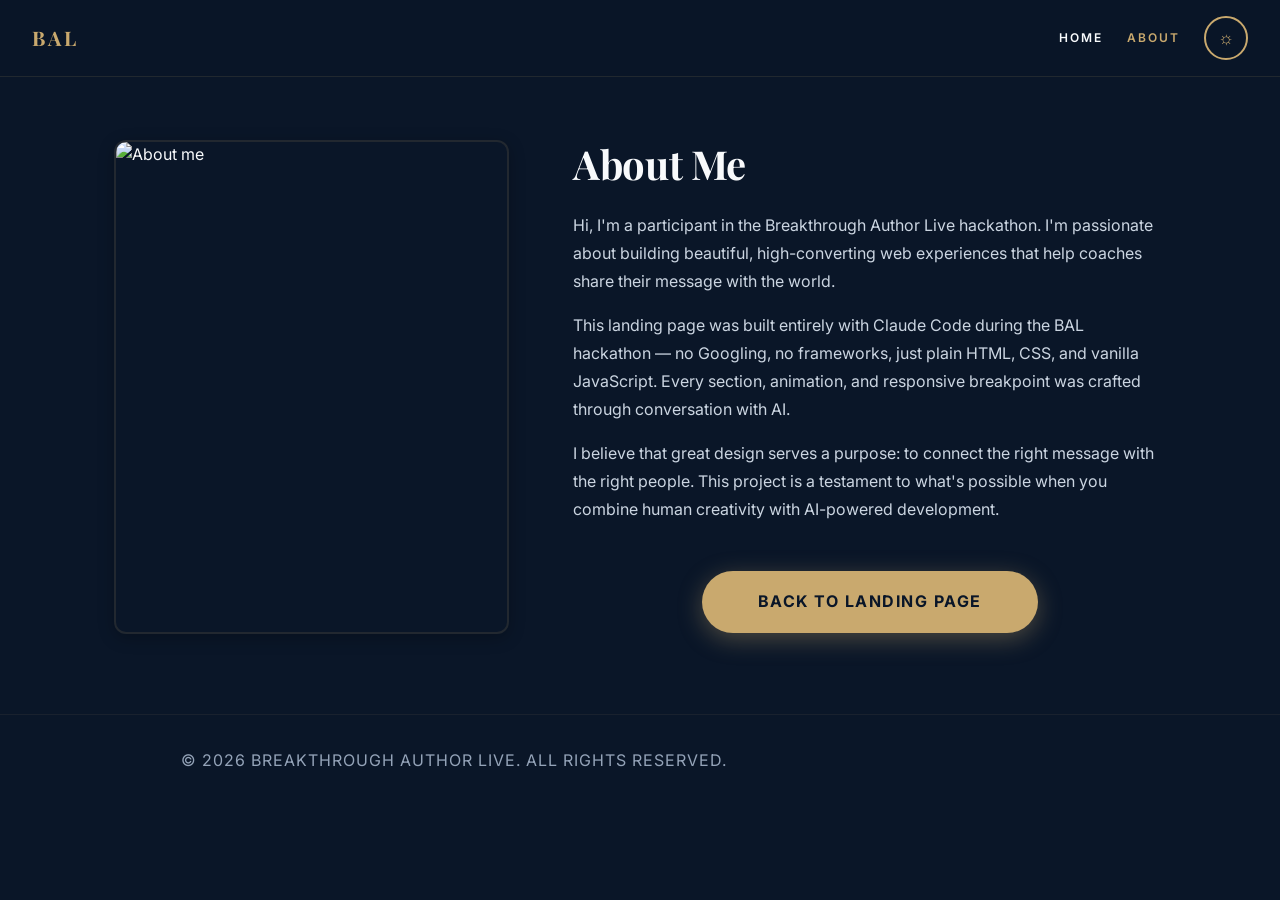
==== commit 00446ecd: "Optimize UI/UX via Pro Max skill: Playfair Display + Inter, scroll animations, enhanced polish - Typ" ====
--- a/about.html
+++ b/about.html
@@ -6,7 +6,7 @@
   <title>About | Breakthrough Author Live</title>
   <link rel="preconnect" href="https://fonts.googleapis.com">
   <link rel="preconnect" href="https://fonts.gstatic.com" crossorigin>
-  <link href="https://fonts.googleapis.com/css2?family=Prata&family=Lato:wght@300;400;700&display=swap" rel="stylesheet">
+  <link href="https://fonts.googleapis.com/css2?family=Inter:wght@300;400;500;600;700&family=Playfair+Display:wght@400;500;600;700&display=swap" rel="stylesheet">
   <link rel="stylesheet" href="styles.css">
 </head>
 <body class="dark-mode">
--- a/styles.css
+++ b/styles.css
@@ -1,11 +1,11 @@
 /* ========================================
    BREAKTHROUGH AUTHOR LIVE — STYLES
-   Premium polish pass: Prata + Lato,
-   consistent spacing, strong hierarchy,
-   visual depth, bold CTAs
+   Optimized via UI/UX Pro Max
+   Typography: Playfair Display + Inter
+   Style: Luxury Minimalist Editorial
    ======================================== */
 
-/* --- CSS Custom Properties --- */
+/* --- CSS Custom Properties (Semantic Tokens) --- */
 :root {
   --navy-primary: #0A1628;
   --navy-secondary: #1B2A4A;
@@ -13,50 +13,78 @@
   --cream-secondary: #F0EBE3;
   --gold: #C9A96E;
   --gold-hover: #B8943F;
+  --gold-wcag: #A16207;
   --white: #FFFFFF;
   --dark-text: #1A1A1A;
 
-  --font-display: 'Prata', Georgia, serif;
-  --font-body: 'Lato', sans-serif;
+  --font-display: 'Playfair Display', Georgia, serif;
+  --font-body: 'Inter', system-ui, sans-serif;
 
   --transition: 0.3s ease;
-
-  /* Spacing scale */
+  --transition-fast: 0.15s ease;
+
+  /* 8dp spacing scale */
+  --space-2xs: 4px;
   --space-xs: 8px;
   --space-sm: 16px;
   --space-md: 24px;
-  --space-lg: 40px;
-  --space-xl: 60px;
-  --space-2xl: 80px;
-  --space-3xl: 100px;
+  --space-lg: 32px;
+  --space-xl: 48px;
+  --space-2xl: 64px;
+  --space-3xl: 80px;
+  --space-4xl: 100px;
+
+  /* Typography scale */
+  --text-xs: 0.75rem;
+  --text-sm: 0.875rem;
+  --text-base: 1rem;
+  --text-lg: 1.125rem;
+  --text-xl: 1.25rem;
+  --text-2xl: 1.5rem;
+  --text-3xl: 2rem;
+  --text-4xl: 2.5rem;
+  --text-5xl: 3.25rem;
+
+  /* Z-index scale */
+  --z-base: 0;
+  --z-card: 10;
+  --z-sticky: 100;
+  --z-nav: 1000;
+  --z-modal: 2000;
 }
 
 /* --- Dark Mode (default) --- */
 body.dark-mode {
   --bg: var(--navy-primary);
   --bg-alt: var(--navy-secondary);
-  --text: var(--white);
-  --text-muted: #A0AEC0;
+  --text: #F8FAFC;
+  --text-secondary: #CBD5E1;
+  --text-muted: #94A3B8;
   --card-bg: var(--navy-secondary);
-  --card-border: rgba(201, 169, 110, 0.15);
-  --card-shadow: 0 4px 20px rgba(0, 0, 0, 0.3);
-  --card-shadow-hover: 0 12px 40px rgba(0, 0, 0, 0.4);
-  --nav-bg: rgba(10, 22, 40, 0.95);
-  --divider: rgba(201, 169, 110, 0.1);
+  --card-border: rgba(201, 169, 110, 0.12);
+  --card-shadow: 0 4px 16px rgba(0, 0, 0, 0.25);
+  --card-shadow-hover: 0 16px 48px rgba(0, 0, 0, 0.35);
+  --nav-bg: rgba(10, 22, 40, 0.92);
+  --divider: rgba(201, 169, 110, 0.08);
+  --cta-glow: 0 6px 24px rgba(201, 169, 110, 0.35);
+  --cta-glow-hover: 0 12px 48px rgba(201, 169, 110, 0.5);
 }
 
 /* --- Light Mode --- */
 body.light-mode {
   --bg: var(--cream-bg);
   --bg-alt: var(--cream-secondary);
-  --text: var(--dark-text);
-  --text-muted: #5A6577;
+  --text: #1A1A1A;
+  --text-secondary: #44403C;
+  --text-muted: #64748B;
   --card-bg: var(--white);
-  --card-border: rgba(10, 22, 40, 0.08);
-  --card-shadow: 0 4px 20px rgba(0, 0, 0, 0.06);
-  --card-shadow-hover: 0 12px 40px rgba(0, 0, 0, 0.12);
-  --nav-bg: rgba(250, 247, 242, 0.95);
-  --divider: rgba(10, 22, 40, 0.06);
+  --card-border: rgba(10, 22, 40, 0.06);
+  --card-shadow: 0 4px 16px rgba(0, 0, 0, 0.05);
+  --card-shadow-hover: 0 16px 48px rgba(0, 0, 0, 0.1);
+  --nav-bg: rgba(250, 247, 242, 0.92);
+  --divider: rgba(10, 22, 40, 0.05);
+  --cta-glow: 0 6px 24px rgba(184, 148, 63, 0.25);
+  --cta-glow-hover: 0 12px 48px rgba(184, 148, 63, 0.4);
 }
 
 /* --- Reset & Base --- */
@@ -79,6 +107,17 @@
   line-height: 1.6;
   transition: background-color var(--transition), color var(--transition);
   -webkit-font-smoothing: antialiased;
+  -moz-osx-font-smoothing: grayscale;
+}
+
+/* Reduced motion support */
+@media (prefers-reduced-motion: reduce) {
+  *, *::before, *::after {
+    animation-duration: 0.01ms !important;
+    transition-duration: 0.01ms !important;
+  }
+  html { scroll-behavior: auto; }
+  .fade-in-up { opacity: 1 !important; transform: none !important; }
 }
 
 img {
@@ -97,42 +136,60 @@
   color: var(--gold-hover);
 }
 
+/* Focus states — accessibility */
+*:focus-visible {
+  outline: 3px solid var(--gold);
+  outline-offset: 2px;
+  border-radius: 4px;
+}
+
 /* --- Typography Hierarchy --- */
 h1, h2, h3, h4 {
   font-family: var(--font-display);
-  font-weight: 400;
-  line-height: 1.2;
+  font-weight: 700;
+  line-height: 1.15;
   color: var(--text);
-}
-
-h1 {
-  font-size: clamp(2.2rem, 5.5vw, 3rem);
-  margin-bottom: var(--space-md);
-}
-
-h2 {
-  font-size: clamp(1.75rem, 4vw, 2.25rem);
-  margin-bottom: var(--space-sm);
-}
-
-h3 {
-  font-size: clamp(1.25rem, 2.5vw, 1.5rem);
-  margin-bottom: 12px;
-}
+  letter-spacing: -0.01em;
+}
+
+h1 { font-size: clamp(var(--text-3xl), 5.5vw, var(--text-5xl)); margin-bottom: var(--space-md); }
+h2 { font-size: clamp(var(--text-2xl), 4vw, var(--text-4xl)); margin-bottom: var(--space-sm); }
+h3 { font-size: clamp(var(--text-xl), 2.5vw, var(--text-2xl)); margin-bottom: var(--space-xs); }
 
 p {
-  font-size: 16px;
+  font-size: var(--text-base);
   margin-bottom: var(--space-sm);
   line-height: 1.7;
-  max-width: 700px;
+  max-width: 680px;
 }
 
 /* --- Container --- */
 .container {
   max-width: 1100px;
   margin: 0 auto;
-  padding: 0 20px;
-}
+  padding: 0 var(--space-md);
+}
+
+/* --- Scroll Animations --- */
+.fade-in-up {
+  opacity: 0;
+  transform: translateY(24px);
+  transition: opacity 0.6s ease-out, transform 0.6s ease-out;
+}
+
+.fade-in-up.visible {
+  opacity: 1;
+  transform: translateY(0);
+}
+
+/* Stagger children */
+.stagger-children .fade-in-up:nth-child(1) { transition-delay: 0ms; }
+.stagger-children .fade-in-up:nth-child(2) { transition-delay: 60ms; }
+.stagger-children .fade-in-up:nth-child(3) { transition-delay: 120ms; }
+.stagger-children .fade-in-up:nth-child(4) { transition-delay: 180ms; }
+.stagger-children .fade-in-up:nth-child(5) { transition-delay: 240ms; }
+.stagger-children .fade-in-up:nth-child(6) { transition-delay: 300ms; }
+.stagger-children .fade-in-up:nth-child(7) { transition-delay: 360ms; }
 
 /* --- Navigation --- */
 .nav {
@@ -140,21 +197,27 @@
   top: 0;
   left: 0;
   right: 0;
-  z-index: 1000;
+  z-index: var(--z-nav);
   display: flex;
   align-items: center;
   justify-content: space-between;
-  padding: 16px 32px;
+  padding: var(--space-sm) var(--space-lg);
   background: var(--nav-bg);
-  backdrop-filter: blur(12px);
+  backdrop-filter: blur(16px);
+  -webkit-backdrop-filter: blur(16px);
   border-bottom: 1px solid var(--card-border);
-  transition: background var(--transition);
+  transition: background var(--transition), padding var(--transition);
+}
+
+.nav.scrolled {
+  padding: var(--space-xs) var(--space-lg);
+  box-shadow: 0 2px 12px rgba(0,0,0,0.1);
 }
 
 .nav-logo {
   font-family: var(--font-display);
-  font-size: 1.6rem;
-  font-weight: 400;
+  font-size: var(--text-xl);
+  font-weight: 700;
   color: var(--gold);
   letter-spacing: 3px;
 }
@@ -162,16 +225,17 @@
 .nav-links {
   display: flex;
   align-items: center;
-  gap: 24px;
+  gap: var(--space-md);
 }
 
 .nav-links a {
   font-family: var(--font-body);
-  font-size: 0.85rem;
-  font-weight: 700;
+  font-size: var(--text-xs);
+  font-weight: 600;
   color: var(--text);
-  letter-spacing: 1.5px;
+  letter-spacing: 2px;
   text-transform: uppercase;
+  padding: var(--space-xs) 0;
 }
 
 .nav-links a:hover,
@@ -184,8 +248,8 @@
   background: none;
   border: 2px solid var(--gold);
   border-radius: 50%;
-  width: 40px;
-  height: 40px;
+  width: 44px;
+  height: 44px;
   cursor: pointer;
   display: flex;
   align-items: center;
@@ -193,6 +257,7 @@
   font-size: 1.1rem;
   color: var(--gold);
   transition: all var(--transition);
+  touch-action: manipulation;
 }
 
 .theme-toggle:hover {
@@ -207,38 +272,48 @@
 
 /* --- Sections --- */
 .section {
-  padding: var(--space-2xl) 0;
+  padding: var(--space-3xl) 0;
+  position: relative;
 }
 
 .section-headline {
   font-family: var(--font-display);
-  font-size: clamp(1.75rem, 4vw, 2.25rem);
-  font-weight: 400;
+  font-size: clamp(var(--text-2xl), 4vw, var(--text-4xl));
+  font-weight: 700;
   text-align: center;
-  margin-bottom: var(--space-xl);
-  line-height: 1.2;
+  margin-bottom: var(--space-2xl);
+  line-height: 1.15;
   color: var(--text);
-}
-
-/* Section divider — subtle gold line between sections */
+  letter-spacing: -0.01em;
+}
+
+/* Alternating section backgrounds */
 .section + .section {
   border-top: 1px solid var(--divider);
 }
 
 /* --- HERO --- */
 .hero {
-  padding: 160px 0 var(--space-2xl);
+  padding: 160px 0 var(--space-3xl);
   text-align: center;
   background: var(--bg);
+  min-height: 90vh;
+  display: flex;
+  align-items: center;
+}
+
+.hero .container {
+  width: 100%;
 }
 
 .hero-headline {
   font-family: var(--font-display);
-  font-size: clamp(2.2rem, 5.5vw, 3rem);
-  font-weight: 400;
-  line-height: 1.2;
-  max-width: 800px;
+  font-size: clamp(var(--text-3xl), 5.5vw, var(--text-5xl));
+  font-weight: 700;
+  line-height: 1.1;
+  max-width: 820px;
   margin: 0 auto var(--space-md);
+  letter-spacing: -0.02em;
 }
 
 .gold {
@@ -246,11 +321,12 @@
 }
 
 .hero-sub {
-  font-size: clamp(0.9rem, 1.8vw, 1.05rem);
+  font-size: clamp(var(--text-sm), 1.8vw, var(--text-base));
   color: var(--text-muted);
   margin-bottom: var(--space-xl);
-  letter-spacing: 1px;
+  letter-spacing: 1.5px;
   font-weight: 300;
+  text-transform: uppercase;
 }
 
 /* VSL Placeholder */
@@ -271,7 +347,7 @@
 }
 
 .light-mode .vsl-placeholder {
-  background: #ddd8d0;
+  background: #E5E0D8;
 }
 
 .play-btn {
@@ -289,59 +365,81 @@
   font-size: 2rem;
   color: var(--navy-primary);
   cursor: pointer;
-  transition: transform var(--transition), background var(--transition), box-shadow var(--transition);
-  box-shadow: 0 4px 30px rgba(201, 169, 110, 0.4);
+  transition: transform 0.25s ease-out, background var(--transition), box-shadow var(--transition);
+  box-shadow: 0 4px 32px rgba(201, 169, 110, 0.4);
+  touch-action: manipulation;
 }
 
 .play-btn:hover {
-  transform: translate(-50%, -50%) scale(1.1);
+  transform: translate(-50%, -50%) scale(1.08);
   background: var(--gold-hover);
-  box-shadow: 0 8px 40px rgba(201, 169, 110, 0.5);
+  box-shadow: 0 8px 48px rgba(201, 169, 110, 0.55);
+}
+
+.play-btn:active {
+  transform: translate(-50%, -50%) scale(0.97);
 }
 
 .vsl-caption {
   text-align: center;
-  margin-top: 14px;
-  font-size: 0.85rem;
+  margin-top: var(--space-sm);
+  font-size: var(--text-sm);
   color: var(--text-muted);
   font-style: italic;
   letter-spacing: 0.5px;
 }
 
-/* --- Buy Button --- */
+/* --- Buy Button (Primary CTA) --- */
 .buy-btn {
   display: inline-block;
   background: var(--gold);
   color: var(--navy-primary);
   font-family: var(--font-body);
-  font-size: 1.05rem;
-  font-weight: 700;
-  padding: 18px 52px;
+  font-size: var(--text-base);
+  font-weight: 700;
+  padding: 18px 56px;
   border-radius: 50px;
   text-align: center;
-  letter-spacing: 1px;
+  letter-spacing: 1.5px;
   text-transform: uppercase;
-  transition: all var(--transition);
-  margin: var(--space-lg) auto 0;
+  transition: all 0.25s ease-out;
+  margin: var(--space-xl) auto 0;
   cursor: pointer;
   border: none;
   min-height: 54px;
-  box-shadow: 0 4px 20px rgba(201, 169, 110, 0.3);
+  min-width: 44px;
+  box-shadow: var(--cta-glow);
+  touch-action: manipulation;
+  position: relative;
+  overflow: hidden;
+}
+
+.buy-btn::after {
+  content: '';
+  position: absolute;
+  inset: 0;
+  background: linear-gradient(135deg, rgba(255,255,255,0.2) 0%, transparent 50%);
+  opacity: 0;
+  transition: opacity var(--transition);
 }
 
 .buy-btn:hover {
   background: var(--gold-hover);
   color: var(--navy-primary);
   transform: translateY(-3px);
-  box-shadow: 0 10px 40px rgba(201, 169, 110, 0.45);
+  box-shadow: var(--cta-glow-hover);
+}
+
+.buy-btn:hover::after {
+  opacity: 1;
 }
 
 .buy-btn:active {
-  transform: translateY(-1px);
+  transform: translateY(-1px) scale(0.98);
 }
 
 .buy-btn-large {
-  font-size: 1.2rem;
+  font-size: var(--text-lg);
   padding: 22px 64px;
 }
 
@@ -359,7 +457,7 @@
   flex-wrap: wrap;
   justify-content: center;
   align-items: center;
-  gap: 36px;
+  gap: var(--space-lg);
   margin-top: var(--space-xl);
   padding: var(--space-md) 0;
   border-top: 1px solid var(--divider);
@@ -368,11 +466,17 @@
 
 .trust-item {
   font-family: var(--font-display);
-  font-size: 0.9rem;
+  font-size: var(--text-sm);
   color: var(--text-muted);
-  opacity: 0.45;
+  opacity: 0.4;
   letter-spacing: 3px;
   text-transform: uppercase;
+  font-weight: 700;
+  transition: opacity var(--transition);
+}
+
+.trust-item:hover {
+  opacity: 0.7;
 }
 
 /* --- Sound Familiar --- */
@@ -382,16 +486,17 @@
 
 .check-list {
   list-style: none;
-  max-width: 660px;
+  max-width: 640px;
   margin: 0 auto var(--space-lg);
 }
 
 .check-list li {
   position: relative;
-  padding: 16px 0 16px 40px;
-  font-size: 1rem;
+  padding: var(--space-sm) 0 var(--space-sm) 40px;
+  font-size: var(--text-base);
   line-height: 1.65;
   border-bottom: 1px solid var(--divider);
+  color: var(--text-secondary);
 }
 
 .check-list li:last-child {
@@ -402,16 +507,16 @@
   content: "\2192";
   position: absolute;
   left: 0;
-  top: 16px;
-  color: var(--gold);
-  font-size: 1.2rem;
+  top: var(--space-sm);
+  color: var(--gold);
+  font-size: var(--text-xl);
   font-weight: 700;
 }
 
 .closing-line {
   text-align: center;
   font-family: var(--font-display);
-  font-size: 1.25rem;
+  font-size: var(--text-xl);
   font-style: italic;
   color: var(--gold);
   margin: var(--space-lg) 0 0;
@@ -421,15 +526,18 @@
 .two-col {
   display: grid;
   grid-template-columns: 1fr 1.4fr;
-  gap: var(--space-xl);
+  gap: var(--space-2xl);
   align-items: center;
-  margin-bottom: var(--space-xl);
+  margin-bottom: var(--space-2xl);
 }
 
 .sai-photo {
   border-radius: 12px;
   border: 2px solid var(--card-border);
   box-shadow: var(--card-shadow);
+  aspect-ratio: 4/5;
+  object-fit: cover;
+  width: 100%;
 }
 
 .col-text h2 {
@@ -439,21 +547,22 @@
 
 .col-text p {
   margin-bottom: var(--space-sm);
-  font-size: 1rem;
-  color: var(--text-muted);
+  font-size: var(--text-base);
+  color: var(--text-secondary);
   max-width: 100%;
+  line-height: 1.75;
 }
 
 .col-text p:first-of-type {
   color: var(--text);
-  font-weight: 400;
+  font-weight: 500;
 }
 
 /* --- Stats Grid --- */
 .stats-grid {
   display: grid;
   grid-template-columns: repeat(4, 1fr);
-  gap: var(--space-md);
+  gap: var(--space-sm);
   margin: var(--space-xl) 0;
 }
 
@@ -464,7 +573,7 @@
   padding: var(--space-lg) var(--space-sm);
   text-align: center;
   box-shadow: var(--card-shadow);
-  transition: transform var(--transition), box-shadow var(--transition);
+  transition: transform 0.25s ease-out, box-shadow 0.25s ease-out;
 }
 
 .stat-card:hover {
@@ -475,17 +584,19 @@
 .stat-number {
   display: block;
   font-family: var(--font-display);
-  font-size: 2.4rem;
-  color: var(--gold);
-  margin-bottom: var(--space-xs);
+  font-size: var(--text-4xl);
+  font-weight: 700;
+  color: var(--gold);
+  margin-bottom: var(--space-2xs);
+  line-height: 1;
 }
 
 .stat-label {
-  font-size: 0.75rem;
+  font-size: var(--text-xs);
   color: var(--text-muted);
   text-transform: uppercase;
-  letter-spacing: 1.5px;
-  font-weight: 700;
+  letter-spacing: 2px;
+  font-weight: 600;
 }
 
 /* --- Case Studies --- */
@@ -505,7 +616,7 @@
   border-radius: 12px;
   overflow: hidden;
   box-shadow: var(--card-shadow);
-  transition: transform var(--transition), box-shadow var(--transition);
+  transition: transform 0.25s ease-out, box-shadow 0.25s ease-out;
 }
 
 .case-card:hover {
@@ -525,29 +636,29 @@
 
 .case-body h3 {
   font-family: var(--font-display);
-  font-size: 1.5rem;
-  color: var(--gold);
-  margin-bottom: 12px;
+  font-size: var(--text-2xl);
+  color: var(--gold);
+  margin-bottom: var(--space-xs);
 }
 
 .case-body p {
-  font-size: 0.9rem;
-  margin-bottom: 12px;
-  color: var(--text-muted);
+  font-size: var(--text-sm);
+  margin-bottom: var(--space-xs);
+  color: var(--text-secondary);
   max-width: 100%;
 }
 
 .results-list {
   list-style: none;
-  margin: 16px 0;
+  margin: var(--space-sm) 0;
 }
 
 .results-list li {
   position: relative;
   padding-left: 24px;
-  margin-bottom: 8px;
-  font-size: 0.88rem;
-  font-weight: 700;
+  margin-bottom: var(--space-xs);
+  font-size: var(--text-sm);
+  font-weight: 600;
   color: var(--text);
 }
 
@@ -563,8 +674,8 @@
   font-family: var(--font-display);
   font-style: italic;
   color: var(--gold);
-  font-size: 1.1rem;
-  margin-top: 8px;
+  font-size: var(--text-lg);
+  margin-top: var(--space-xs);
 }
 
 /* --- Why Fail --- */
@@ -586,7 +697,7 @@
   padding: var(--space-lg) var(--space-md);
   text-align: center;
   box-shadow: var(--card-shadow);
-  transition: transform var(--transition), box-shadow var(--transition);
+  transition: transform 0.25s ease-out, box-shadow 0.25s ease-out;
 }
 
 .fail-card:hover {
@@ -601,31 +712,32 @@
   width: 52px;
   height: 52px;
   border-radius: 50%;
-  background: rgba(220, 53, 69, 0.12);
+  background: rgba(220, 53, 69, 0.1);
   color: #dc3545;
-  font-size: 1.6rem;
+  font-size: var(--text-2xl);
   font-weight: 700;
   margin-bottom: var(--space-sm);
 }
 
 .fail-card h3 {
   font-family: var(--font-display);
-  font-size: 1.25rem;
+  font-size: var(--text-xl);
   margin-bottom: var(--space-sm);
   color: var(--text);
 }
 
 .fail-card p {
-  font-size: 0.9rem;
+  font-size: var(--text-sm);
   color: var(--text-muted);
-  margin-bottom: 10px;
+  margin-bottom: var(--space-xs);
   max-width: 100%;
+  line-height: 1.7;
 }
 
 .fail-fix {
   color: var(--gold) !important;
   font-style: italic;
-  font-weight: 700;
+  font-weight: 600;
 }
 
 /* --- Week by Week --- */
@@ -645,7 +757,7 @@
   border-radius: 12px;
   padding: var(--space-lg);
   box-shadow: var(--card-shadow);
-  transition: transform var(--transition), box-shadow var(--transition);
+  transition: transform 0.25s ease-out, box-shadow 0.25s ease-out;
 }
 
 .week-card:hover {
@@ -658,31 +770,32 @@
   background: var(--gold);
   color: var(--navy-primary);
   font-weight: 700;
-  font-size: 0.7rem;
-  padding: 6px 18px;
+  font-size: var(--text-xs);
+  padding: 6px 20px;
   border-radius: 20px;
   text-transform: uppercase;
-  letter-spacing: 1.5px;
+  letter-spacing: 2px;
   margin-bottom: var(--space-sm);
 }
 
 .week-card h3 {
   font-family: var(--font-display);
-  font-size: 1.4rem;
-  margin-bottom: 12px;
+  font-size: var(--text-xl);
+  margin-bottom: var(--space-xs);
 }
 
 .week-card p {
-  font-size: 0.9rem;
+  font-size: var(--text-sm);
   color: var(--text-muted);
   margin-bottom: var(--space-sm);
   max-width: 100%;
+  line-height: 1.7;
 }
 
 .week-value {
   font-weight: 700;
   color: var(--gold);
-  font-size: 0.9rem;
+  font-size: var(--text-sm);
   letter-spacing: 0.5px;
 }
 
@@ -692,7 +805,7 @@
 }
 
 .bonus-list {
-  max-width: 780px;
+  max-width: 760px;
   margin: 0 auto;
 }
 
@@ -703,27 +816,33 @@
   gap: var(--space-md);
   padding: var(--space-md) 0;
   border-bottom: 1px solid var(--divider);
+  transition: transform var(--transition-fast);
 }
 
 .bonus-row:last-child {
   border-bottom: none;
 }
 
+.bonus-row:hover {
+  transform: translateX(4px);
+}
+
 .bonus-info h3 {
   font-family: var(--font-display);
-  font-size: 1.15rem;
+  font-size: var(--text-lg);
   margin-bottom: 4px;
 }
 
 .bonus-info p {
-  font-size: 0.85rem;
+  font-size: var(--text-sm);
   color: var(--text-muted);
   max-width: 100%;
 }
 
 .bonus-value {
   font-family: var(--font-display);
-  font-size: 1.4rem;
+  font-size: var(--text-2xl);
+  font-weight: 700;
   color: var(--gold);
   white-space: nowrap;
 }
@@ -731,7 +850,7 @@
 .total-value {
   text-align: center;
   font-family: var(--font-display);
-  font-size: 1.6rem;
+  font-size: var(--text-2xl);
   margin-top: var(--space-lg);
   padding: var(--space-md);
   border: 2px solid var(--gold);
@@ -747,19 +866,21 @@
 }
 
 .price-copy {
-  max-width: 660px;
+  max-width: 640px;
   margin: 0 auto var(--space-xl);
 }
 
 .price-copy p {
   margin-bottom: var(--space-sm);
-  font-size: 1rem;
-  color: var(--text-muted);
+  font-size: var(--text-base);
+  color: var(--text-secondary);
+  line-height: 1.75;
 }
 
 .price-copy p:first-child {
   color: var(--text);
   font-weight: 700;
+  font-size: var(--text-lg);
 }
 
 .price-display {
@@ -770,25 +891,27 @@
 
 .price-old {
   font-family: var(--font-display);
-  font-size: 2.2rem;
+  font-size: var(--text-3xl);
   color: var(--text-muted);
   text-decoration: line-through;
   margin-right: var(--space-md);
-  opacity: 0.5;
+  opacity: 0.45;
 }
 
 .price-new {
   font-family: var(--font-display);
-  font-size: 4.5rem;
-  color: var(--gold);
-  text-shadow: 0 0 60px rgba(201, 169, 110, 0.3);
+  font-size: 5rem;
+  font-weight: 700;
+  color: var(--gold);
+  text-shadow: 0 0 80px rgba(201, 169, 110, 0.25);
+  line-height: 1;
 }
 
 .guarantee-badge {
   display: flex;
   align-items: flex-start;
   gap: var(--space-md);
-  max-width: 580px;
+  max-width: 560px;
   margin: 0 auto var(--space-lg);
   padding: var(--space-md);
   border: 2px solid var(--gold);
@@ -807,21 +930,22 @@
   border-radius: 50%;
   background: var(--gold);
   color: var(--navy-primary);
-  font-size: 1.5rem;
+  font-size: var(--text-2xl);
   font-weight: 700;
 }
 
 .guarantee-badge strong {
   display: block;
   font-family: var(--font-display);
-  font-size: 1.15rem;
+  font-size: var(--text-lg);
   margin-bottom: 6px;
 }
 
 .guarantee-badge p {
-  font-size: 0.85rem;
+  font-size: var(--text-sm);
   color: var(--text-muted);
   max-width: 100%;
+  line-height: 1.65;
 }
 
 /* --- Who For --- */
@@ -846,7 +970,7 @@
 
 .for-col h3 {
   font-family: var(--font-display);
-  font-size: 1.35rem;
+  font-size: var(--text-xl);
   margin-bottom: var(--space-md);
 }
 
@@ -861,8 +985,9 @@
   position: relative;
   padding-left: 28px;
   margin-bottom: 14px;
-  font-size: 0.9rem;
-  line-height: 1.6;
+  font-size: var(--text-sm);
+  line-height: 1.65;
+  color: var(--text-secondary);
 }
 
 .is-for li::before {
@@ -871,7 +996,7 @@
   left: 0;
   color: var(--gold);
   font-weight: 700;
-  font-size: 1rem;
+  font-size: var(--text-base);
 }
 
 .not-for li::before {
@@ -880,7 +1005,7 @@
   left: 0;
   color: #dc3545;
   font-weight: 700;
-  font-size: 1rem;
+  font-size: var(--text-base);
 }
 
 /* --- FAQ --- */
@@ -889,7 +1014,7 @@
 }
 
 .faq-list {
-  max-width: 700px;
+  max-width: 680px;
   margin: 0 auto;
 }
 
@@ -906,13 +1031,15 @@
   border: none;
   padding: var(--space-md) 0;
   font-family: var(--font-body);
-  font-size: 1rem;
-  font-weight: 700;
+  font-size: var(--text-base);
+  font-weight: 600;
   color: var(--text);
   cursor: pointer;
   text-align: left;
   gap: var(--space-sm);
   transition: color var(--transition);
+  min-height: 48px;
+  touch-action: manipulation;
 }
 
 .faq-question:hover {
@@ -921,7 +1048,7 @@
 
 .faq-arrow {
   font-size: 0.65rem;
-  transition: transform var(--transition);
+  transition: transform 0.25s ease-out;
   flex-shrink: 0;
   color: var(--gold);
 }
@@ -933,7 +1060,7 @@
 .faq-answer {
   max-height: 0;
   overflow: hidden;
-  transition: max-height 0.4s ease, padding 0.4s ease;
+  transition: max-height 0.35s ease-out, padding 0.35s ease-out;
 }
 
 .faq-item.open .faq-answer {
@@ -942,9 +1069,9 @@
 }
 
 .faq-answer p {
-  font-size: 0.9rem;
+  font-size: var(--text-sm);
   color: var(--text-muted);
-  line-height: 1.7;
+  line-height: 1.75;
   max-width: 100%;
 }
 
@@ -952,7 +1079,7 @@
 .final-cta {
   background: var(--bg);
   text-align: center;
-  padding: var(--space-3xl) 0;
+  padding: var(--space-4xl) 0;
 }
 
 .final-cta .section-headline {
@@ -960,25 +1087,26 @@
 }
 
 .final-copy {
-  font-size: 1.05rem;
-  max-width: 600px;
+  font-size: var(--text-base);
+  max-width: 580px;
   margin: 0 auto var(--space-sm);
-  color: var(--text-muted);
+  color: var(--text-secondary);
 }
 
 .final-copy.highlight {
   font-family: var(--font-display);
-  font-size: 1.35rem;
+  font-size: var(--text-xl);
+  font-weight: 700;
   color: var(--gold);
   margin-top: var(--space-lg);
   margin-bottom: var(--space-sm);
 }
 
 .sign-off {
-  margin-top: var(--space-xl);
+  margin-top: var(--space-2xl);
   font-style: italic;
   color: var(--text-muted);
-  font-size: 0.95rem;
+  font-size: var(--text-sm);
   letter-spacing: 0.5px;
 }
 
@@ -986,10 +1114,11 @@
 .footer {
   padding: var(--space-lg) 0;
   text-align: center;
-  font-size: 0.8rem;
+  font-size: var(--text-xs);
   color: var(--text-muted);
   border-top: 1px solid var(--divider);
-  letter-spacing: 0.5px;
+  letter-spacing: 1px;
+  text-transform: uppercase;
 }
 
 /* --- About Page --- */
@@ -1000,7 +1129,7 @@
 .about-hero {
   display: grid;
   grid-template-columns: 1fr 1.5fr;
-  gap: var(--space-xl);
+  gap: var(--space-2xl);
   align-items: center;
 }
 
@@ -1009,24 +1138,37 @@
   border: 2px solid var(--card-border);
   box-shadow: var(--card-shadow);
   width: 100%;
+  aspect-ratio: 4/5;
+  object-fit: cover;
 }
 
 .about-text h1 {
   font-family: var(--font-display);
-  font-size: 2.5rem;
+  font-size: var(--text-4xl);
   margin-bottom: var(--space-md);
 }
 
 .about-text p {
-  font-size: 1rem;
+  font-size: var(--text-base);
   margin-bottom: var(--space-sm);
-  color: var(--text-muted);
+  color: var(--text-secondary);
   max-width: 100%;
+  line-height: 1.75;
 }
 
 /* ========================================
-   RESPONSIVE
+   RESPONSIVE — Mobile-first breakpoints
+   375 / 768 / 1024 / 1440
    ======================================== */
+
+/* Tablet */
+@media (max-width: 1024px) {
+  .stats-grid {
+    grid-template-columns: repeat(2, 1fr);
+  }
+}
+
+/* Tablet / small desktop */
 @media (max-width: 900px) {
   .cases-grid,
   .fail-grid {
@@ -1036,10 +1178,6 @@
     margin-right: auto;
   }
 
-  .stats-grid {
-    grid-template-columns: repeat(2, 1fr);
-  }
-
   .two-col,
   .two-col-equal,
   .about-hero {
@@ -1053,6 +1191,7 @@
   .col-text p {
     margin-left: auto;
     margin-right: auto;
+    text-align: center;
   }
 
   .about-hero {
@@ -1065,46 +1204,57 @@
   }
 }
 
+/* Mobile */
 @media (max-width: 600px) {
+  .container {
+    padding: 0 20px;
+  }
+
   .nav {
-    padding: 12px 16px;
+    padding: var(--space-xs) var(--space-sm);
   }
 
   .nav-links {
-    gap: 14px;
+    gap: 12px;
+  }
+
+  .nav-links a {
+    font-size: 0.65rem;
+    letter-spacing: 1px;
   }
 
   .hero {
     padding: 120px 0 var(--space-xl);
+    min-height: auto;
   }
 
   .section {
-    padding: var(--space-xl) 0;
+    padding: var(--space-2xl) 0;
   }
 
   .section-headline {
-    font-size: 1.5rem;
+    font-size: var(--text-2xl);
     margin-bottom: var(--space-lg);
   }
 
   .buy-btn {
     padding: 16px 36px;
-    font-size: 0.95rem;
+    font-size: var(--text-sm);
     width: 100%;
     max-width: 340px;
   }
 
   .buy-btn-large {
-    font-size: 1.05rem;
-    padding: 18px 40px;
+    font-size: var(--text-base);
+    padding: 18px 44px;
   }
 
   .trust-bar {
-    gap: 16px;
+    gap: 14px;
   }
 
   .trust-item {
-    font-size: 0.75rem;
+    font-size: var(--text-xs);
     letter-spacing: 2px;
   }
 
@@ -1115,17 +1265,17 @@
   .bonus-row {
     flex-direction: column;
     align-items: flex-start;
-    gap: 8px;
+    gap: var(--space-xs);
   }
 
   .price-old {
-    font-size: 1.6rem;
+    font-size: var(--text-2xl);
     display: block;
-    margin: 0 0 8px;
+    margin: 0 0 var(--space-xs);
   }
 
   .price-new {
-    font-size: 3rem;
+    font-size: var(--text-4xl);
   }
 
   .guarantee-badge {
@@ -1136,27 +1286,61 @@
 
   .stats-grid {
     grid-template-columns: repeat(2, 1fr);
-    gap: 12px;
+    gap: var(--space-xs);
   }
 
   .stat-card {
-    padding: var(--space-md) 12px;
+    padding: var(--space-md) var(--space-xs);
   }
 
   .stat-number {
-    font-size: 1.8rem;
+    font-size: var(--text-3xl);
   }
 
   .check-list li {
     padding: 14px 0 14px 32px;
-    font-size: 0.9rem;
+    font-size: var(--text-sm);
   }
 
   .final-copy {
-    font-size: 0.95rem;
+    font-size: var(--text-sm);
   }
 
   .final-copy.highlight {
-    font-size: 1.15rem;
-  }
-}
+    font-size: var(--text-lg);
+  }
+
+  .hero-headline {
+    font-size: var(--text-2xl);
+  }
+
+  .vsl-wrapper {
+    margin-bottom: var(--space-md);
+  }
+
+  .play-btn {
+    width: 64px;
+    height: 64px;
+    font-size: 1.5rem;
+  }
+}
+
+/* Small mobile */
+@media (max-width: 375px) {
+  .container {
+    padding: 0 16px;
+  }
+
+  .hero-headline {
+    font-size: 1.6rem;
+  }
+
+  .section-headline {
+    font-size: 1.4rem;
+  }
+
+  .buy-btn {
+    padding: 14px 28px;
+    font-size: 0.8rem;
+  }
+}
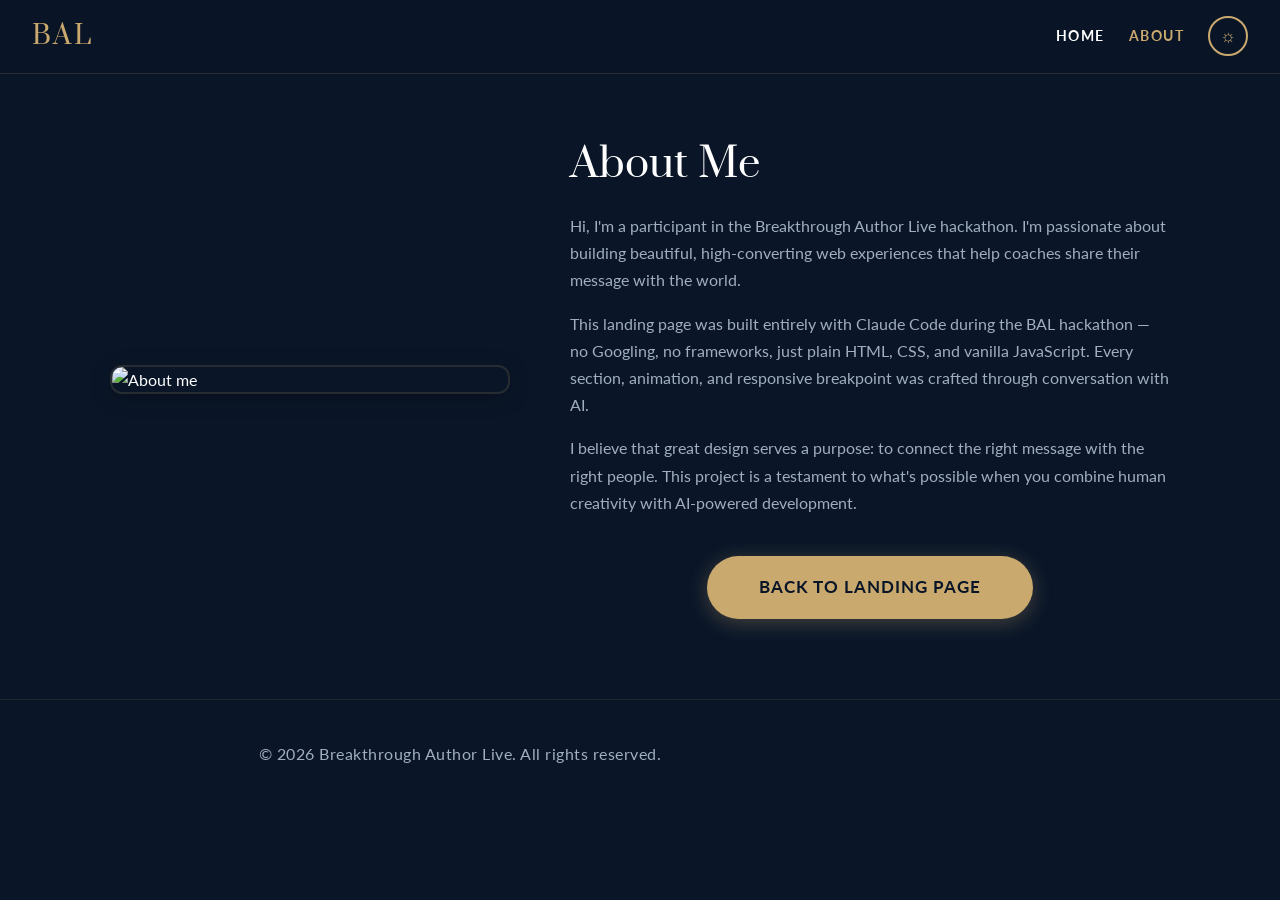
==== commit e218ef42: "Revert "Optimize UI/UX via Pro Max skill: Playfair Display + Inter, scroll animations, enhanced poli" ====
--- a/about.html
+++ b/about.html
@@ -6,7 +6,7 @@
   <title>About | Breakthrough Author Live</title>
   <link rel="preconnect" href="https://fonts.googleapis.com">
   <link rel="preconnect" href="https://fonts.gstatic.com" crossorigin>
-  <link href="https://fonts.googleapis.com/css2?family=Inter:wght@300;400;500;600;700&family=Playfair+Display:wght@400;500;600;700&display=swap" rel="stylesheet">
+  <link href="https://fonts.googleapis.com/css2?family=Prata&family=Lato:wght@300;400;700&display=swap" rel="stylesheet">
   <link rel="stylesheet" href="styles.css">
 </head>
 <body class="dark-mode">
--- a/styles.css
+++ b/styles.css
@@ -1,11 +1,11 @@
 /* ========================================
    BREAKTHROUGH AUTHOR LIVE — STYLES
-   Optimized via UI/UX Pro Max
-   Typography: Playfair Display + Inter
-   Style: Luxury Minimalist Editorial
+   Premium polish pass: Prata + Lato,
+   consistent spacing, strong hierarchy,
+   visual depth, bold CTAs
    ======================================== */
 
-/* --- CSS Custom Properties (Semantic Tokens) --- */
+/* --- CSS Custom Properties --- */
 :root {
   --navy-primary: #0A1628;
   --navy-secondary: #1B2A4A;
@@ -13,78 +13,50 @@
   --cream-secondary: #F0EBE3;
   --gold: #C9A96E;
   --gold-hover: #B8943F;
-  --gold-wcag: #A16207;
   --white: #FFFFFF;
   --dark-text: #1A1A1A;
 
-  --font-display: 'Playfair Display', Georgia, serif;
-  --font-body: 'Inter', system-ui, sans-serif;
+  --font-display: 'Prata', Georgia, serif;
+  --font-body: 'Lato', sans-serif;
 
   --transition: 0.3s ease;
-  --transition-fast: 0.15s ease;
-
-  /* 8dp spacing scale */
-  --space-2xs: 4px;
+
+  /* Spacing scale */
   --space-xs: 8px;
   --space-sm: 16px;
   --space-md: 24px;
-  --space-lg: 32px;
-  --space-xl: 48px;
-  --space-2xl: 64px;
-  --space-3xl: 80px;
-  --space-4xl: 100px;
-
-  /* Typography scale */
-  --text-xs: 0.75rem;
-  --text-sm: 0.875rem;
-  --text-base: 1rem;
-  --text-lg: 1.125rem;
-  --text-xl: 1.25rem;
-  --text-2xl: 1.5rem;
-  --text-3xl: 2rem;
-  --text-4xl: 2.5rem;
-  --text-5xl: 3.25rem;
-
-  /* Z-index scale */
-  --z-base: 0;
-  --z-card: 10;
-  --z-sticky: 100;
-  --z-nav: 1000;
-  --z-modal: 2000;
+  --space-lg: 40px;
+  --space-xl: 60px;
+  --space-2xl: 80px;
+  --space-3xl: 100px;
 }
 
 /* --- Dark Mode (default) --- */
 body.dark-mode {
   --bg: var(--navy-primary);
   --bg-alt: var(--navy-secondary);
-  --text: #F8FAFC;
-  --text-secondary: #CBD5E1;
-  --text-muted: #94A3B8;
+  --text: var(--white);
+  --text-muted: #A0AEC0;
   --card-bg: var(--navy-secondary);
-  --card-border: rgba(201, 169, 110, 0.12);
-  --card-shadow: 0 4px 16px rgba(0, 0, 0, 0.25);
-  --card-shadow-hover: 0 16px 48px rgba(0, 0, 0, 0.35);
-  --nav-bg: rgba(10, 22, 40, 0.92);
-  --divider: rgba(201, 169, 110, 0.08);
-  --cta-glow: 0 6px 24px rgba(201, 169, 110, 0.35);
-  --cta-glow-hover: 0 12px 48px rgba(201, 169, 110, 0.5);
+  --card-border: rgba(201, 169, 110, 0.15);
+  --card-shadow: 0 4px 20px rgba(0, 0, 0, 0.3);
+  --card-shadow-hover: 0 12px 40px rgba(0, 0, 0, 0.4);
+  --nav-bg: rgba(10, 22, 40, 0.95);
+  --divider: rgba(201, 169, 110, 0.1);
 }
 
 /* --- Light Mode --- */
 body.light-mode {
   --bg: var(--cream-bg);
   --bg-alt: var(--cream-secondary);
-  --text: #1A1A1A;
-  --text-secondary: #44403C;
-  --text-muted: #64748B;
+  --text: var(--dark-text);
+  --text-muted: #5A6577;
   --card-bg: var(--white);
-  --card-border: rgba(10, 22, 40, 0.06);
-  --card-shadow: 0 4px 16px rgba(0, 0, 0, 0.05);
-  --card-shadow-hover: 0 16px 48px rgba(0, 0, 0, 0.1);
-  --nav-bg: rgba(250, 247, 242, 0.92);
-  --divider: rgba(10, 22, 40, 0.05);
-  --cta-glow: 0 6px 24px rgba(184, 148, 63, 0.25);
-  --cta-glow-hover: 0 12px 48px rgba(184, 148, 63, 0.4);
+  --card-border: rgba(10, 22, 40, 0.08);
+  --card-shadow: 0 4px 20px rgba(0, 0, 0, 0.06);
+  --card-shadow-hover: 0 12px 40px rgba(0, 0, 0, 0.12);
+  --nav-bg: rgba(250, 247, 242, 0.95);
+  --divider: rgba(10, 22, 40, 0.06);
 }
 
 /* --- Reset & Base --- */
@@ -107,17 +79,6 @@
   line-height: 1.6;
   transition: background-color var(--transition), color var(--transition);
   -webkit-font-smoothing: antialiased;
-  -moz-osx-font-smoothing: grayscale;
-}
-
-/* Reduced motion support */
-@media (prefers-reduced-motion: reduce) {
-  *, *::before, *::after {
-    animation-duration: 0.01ms !important;
-    transition-duration: 0.01ms !important;
-  }
-  html { scroll-behavior: auto; }
-  .fade-in-up { opacity: 1 !important; transform: none !important; }
 }
 
 img {
@@ -136,60 +97,42 @@
   color: var(--gold-hover);
 }
 
-/* Focus states — accessibility */
-*:focus-visible {
-  outline: 3px solid var(--gold);
-  outline-offset: 2px;
-  border-radius: 4px;
-}
-
 /* --- Typography Hierarchy --- */
 h1, h2, h3, h4 {
   font-family: var(--font-display);
-  font-weight: 700;
-  line-height: 1.15;
+  font-weight: 400;
+  line-height: 1.2;
   color: var(--text);
-  letter-spacing: -0.01em;
-}
-
-h1 { font-size: clamp(var(--text-3xl), 5.5vw, var(--text-5xl)); margin-bottom: var(--space-md); }
-h2 { font-size: clamp(var(--text-2xl), 4vw, var(--text-4xl)); margin-bottom: var(--space-sm); }
-h3 { font-size: clamp(var(--text-xl), 2.5vw, var(--text-2xl)); margin-bottom: var(--space-xs); }
+}
+
+h1 {
+  font-size: clamp(2.2rem, 5.5vw, 3rem);
+  margin-bottom: var(--space-md);
+}
+
+h2 {
+  font-size: clamp(1.75rem, 4vw, 2.25rem);
+  margin-bottom: var(--space-sm);
+}
+
+h3 {
+  font-size: clamp(1.25rem, 2.5vw, 1.5rem);
+  margin-bottom: 12px;
+}
 
 p {
-  font-size: var(--text-base);
+  font-size: 16px;
   margin-bottom: var(--space-sm);
   line-height: 1.7;
-  max-width: 680px;
+  max-width: 700px;
 }
 
 /* --- Container --- */
 .container {
   max-width: 1100px;
   margin: 0 auto;
-  padding: 0 var(--space-md);
-}
-
-/* --- Scroll Animations --- */
-.fade-in-up {
-  opacity: 0;
-  transform: translateY(24px);
-  transition: opacity 0.6s ease-out, transform 0.6s ease-out;
-}
-
-.fade-in-up.visible {
-  opacity: 1;
-  transform: translateY(0);
-}
-
-/* Stagger children */
-.stagger-children .fade-in-up:nth-child(1) { transition-delay: 0ms; }
-.stagger-children .fade-in-up:nth-child(2) { transition-delay: 60ms; }
-.stagger-children .fade-in-up:nth-child(3) { transition-delay: 120ms; }
-.stagger-children .fade-in-up:nth-child(4) { transition-delay: 180ms; }
-.stagger-children .fade-in-up:nth-child(5) { transition-delay: 240ms; }
-.stagger-children .fade-in-up:nth-child(6) { transition-delay: 300ms; }
-.stagger-children .fade-in-up:nth-child(7) { transition-delay: 360ms; }
+  padding: 0 20px;
+}
 
 /* --- Navigation --- */
 .nav {
@@ -197,27 +140,21 @@
   top: 0;
   left: 0;
   right: 0;
-  z-index: var(--z-nav);
+  z-index: 1000;
   display: flex;
   align-items: center;
   justify-content: space-between;
-  padding: var(--space-sm) var(--space-lg);
+  padding: 16px 32px;
   background: var(--nav-bg);
-  backdrop-filter: blur(16px);
-  -webkit-backdrop-filter: blur(16px);
+  backdrop-filter: blur(12px);
   border-bottom: 1px solid var(--card-border);
-  transition: background var(--transition), padding var(--transition);
-}
-
-.nav.scrolled {
-  padding: var(--space-xs) var(--space-lg);
-  box-shadow: 0 2px 12px rgba(0,0,0,0.1);
+  transition: background var(--transition);
 }
 
 .nav-logo {
   font-family: var(--font-display);
-  font-size: var(--text-xl);
-  font-weight: 700;
+  font-size: 1.6rem;
+  font-weight: 400;
   color: var(--gold);
   letter-spacing: 3px;
 }
@@ -225,17 +162,16 @@
 .nav-links {
   display: flex;
   align-items: center;
-  gap: var(--space-md);
+  gap: 24px;
 }
 
 .nav-links a {
   font-family: var(--font-body);
-  font-size: var(--text-xs);
-  font-weight: 600;
+  font-size: 0.85rem;
+  font-weight: 700;
   color: var(--text);
-  letter-spacing: 2px;
+  letter-spacing: 1.5px;
   text-transform: uppercase;
-  padding: var(--space-xs) 0;
 }
 
 .nav-links a:hover,
@@ -248,8 +184,8 @@
   background: none;
   border: 2px solid var(--gold);
   border-radius: 50%;
-  width: 44px;
-  height: 44px;
+  width: 40px;
+  height: 40px;
   cursor: pointer;
   display: flex;
   align-items: center;
@@ -257,7 +193,6 @@
   font-size: 1.1rem;
   color: var(--gold);
   transition: all var(--transition);
-  touch-action: manipulation;
 }
 
 .theme-toggle:hover {
@@ -272,48 +207,38 @@
 
 /* --- Sections --- */
 .section {
-  padding: var(--space-3xl) 0;
-  position: relative;
+  padding: var(--space-2xl) 0;
 }
 
 .section-headline {
   font-family: var(--font-display);
-  font-size: clamp(var(--text-2xl), 4vw, var(--text-4xl));
-  font-weight: 700;
+  font-size: clamp(1.75rem, 4vw, 2.25rem);
+  font-weight: 400;
   text-align: center;
-  margin-bottom: var(--space-2xl);
-  line-height: 1.15;
+  margin-bottom: var(--space-xl);
+  line-height: 1.2;
   color: var(--text);
-  letter-spacing: -0.01em;
-}
-
-/* Alternating section backgrounds */
+}
+
+/* Section divider — subtle gold line between sections */
 .section + .section {
   border-top: 1px solid var(--divider);
 }
 
 /* --- HERO --- */
 .hero {
-  padding: 160px 0 var(--space-3xl);
+  padding: 160px 0 var(--space-2xl);
   text-align: center;
   background: var(--bg);
-  min-height: 90vh;
-  display: flex;
-  align-items: center;
-}
-
-.hero .container {
-  width: 100%;
 }
 
 .hero-headline {
   font-family: var(--font-display);
-  font-size: clamp(var(--text-3xl), 5.5vw, var(--text-5xl));
-  font-weight: 700;
-  line-height: 1.1;
-  max-width: 820px;
+  font-size: clamp(2.2rem, 5.5vw, 3rem);
+  font-weight: 400;
+  line-height: 1.2;
+  max-width: 800px;
   margin: 0 auto var(--space-md);
-  letter-spacing: -0.02em;
 }
 
 .gold {
@@ -321,12 +246,11 @@
 }
 
 .hero-sub {
-  font-size: clamp(var(--text-sm), 1.8vw, var(--text-base));
+  font-size: clamp(0.9rem, 1.8vw, 1.05rem);
   color: var(--text-muted);
   margin-bottom: var(--space-xl);
-  letter-spacing: 1.5px;
+  letter-spacing: 1px;
   font-weight: 300;
-  text-transform: uppercase;
 }
 
 /* VSL Placeholder */
@@ -347,7 +271,7 @@
 }
 
 .light-mode .vsl-placeholder {
-  background: #E5E0D8;
+  background: #ddd8d0;
 }
 
 .play-btn {
@@ -365,81 +289,59 @@
   font-size: 2rem;
   color: var(--navy-primary);
   cursor: pointer;
-  transition: transform 0.25s ease-out, background var(--transition), box-shadow var(--transition);
-  box-shadow: 0 4px 32px rgba(201, 169, 110, 0.4);
-  touch-action: manipulation;
+  transition: transform var(--transition), background var(--transition), box-shadow var(--transition);
+  box-shadow: 0 4px 30px rgba(201, 169, 110, 0.4);
 }
 
 .play-btn:hover {
-  transform: translate(-50%, -50%) scale(1.08);
+  transform: translate(-50%, -50%) scale(1.1);
   background: var(--gold-hover);
-  box-shadow: 0 8px 48px rgba(201, 169, 110, 0.55);
-}
-
-.play-btn:active {
-  transform: translate(-50%, -50%) scale(0.97);
+  box-shadow: 0 8px 40px rgba(201, 169, 110, 0.5);
 }
 
 .vsl-caption {
   text-align: center;
-  margin-top: var(--space-sm);
-  font-size: var(--text-sm);
+  margin-top: 14px;
+  font-size: 0.85rem;
   color: var(--text-muted);
   font-style: italic;
   letter-spacing: 0.5px;
 }
 
-/* --- Buy Button (Primary CTA) --- */
+/* --- Buy Button --- */
 .buy-btn {
   display: inline-block;
   background: var(--gold);
   color: var(--navy-primary);
   font-family: var(--font-body);
-  font-size: var(--text-base);
-  font-weight: 700;
-  padding: 18px 56px;
+  font-size: 1.05rem;
+  font-weight: 700;
+  padding: 18px 52px;
   border-radius: 50px;
   text-align: center;
-  letter-spacing: 1.5px;
+  letter-spacing: 1px;
   text-transform: uppercase;
-  transition: all 0.25s ease-out;
-  margin: var(--space-xl) auto 0;
+  transition: all var(--transition);
+  margin: var(--space-lg) auto 0;
   cursor: pointer;
   border: none;
   min-height: 54px;
-  min-width: 44px;
-  box-shadow: var(--cta-glow);
-  touch-action: manipulation;
-  position: relative;
-  overflow: hidden;
-}
-
-.buy-btn::after {
-  content: '';
-  position: absolute;
-  inset: 0;
-  background: linear-gradient(135deg, rgba(255,255,255,0.2) 0%, transparent 50%);
-  opacity: 0;
-  transition: opacity var(--transition);
+  box-shadow: 0 4px 20px rgba(201, 169, 110, 0.3);
 }
 
 .buy-btn:hover {
   background: var(--gold-hover);
   color: var(--navy-primary);
   transform: translateY(-3px);
-  box-shadow: var(--cta-glow-hover);
-}
-
-.buy-btn:hover::after {
-  opacity: 1;
+  box-shadow: 0 10px 40px rgba(201, 169, 110, 0.45);
 }
 
 .buy-btn:active {
-  transform: translateY(-1px) scale(0.98);
+  transform: translateY(-1px);
 }
 
 .buy-btn-large {
-  font-size: var(--text-lg);
+  font-size: 1.2rem;
   padding: 22px 64px;
 }
 
@@ -457,7 +359,7 @@
   flex-wrap: wrap;
   justify-content: center;
   align-items: center;
-  gap: var(--space-lg);
+  gap: 36px;
   margin-top: var(--space-xl);
   padding: var(--space-md) 0;
   border-top: 1px solid var(--divider);
@@ -466,17 +368,11 @@
 
 .trust-item {
   font-family: var(--font-display);
-  font-size: var(--text-sm);
-  color: var(--text-muted);
-  opacity: 0.4;
+  font-size: 0.9rem;
+  color: var(--text-muted);
+  opacity: 0.45;
   letter-spacing: 3px;
   text-transform: uppercase;
-  font-weight: 700;
-  transition: opacity var(--transition);
-}
-
-.trust-item:hover {
-  opacity: 0.7;
 }
 
 /* --- Sound Familiar --- */
@@ -486,17 +382,16 @@
 
 .check-list {
   list-style: none;
-  max-width: 640px;
+  max-width: 660px;
   margin: 0 auto var(--space-lg);
 }
 
 .check-list li {
   position: relative;
-  padding: var(--space-sm) 0 var(--space-sm) 40px;
-  font-size: var(--text-base);
+  padding: 16px 0 16px 40px;
+  font-size: 1rem;
   line-height: 1.65;
   border-bottom: 1px solid var(--divider);
-  color: var(--text-secondary);
 }
 
 .check-list li:last-child {
@@ -507,16 +402,16 @@
   content: "\2192";
   position: absolute;
   left: 0;
-  top: var(--space-sm);
-  color: var(--gold);
-  font-size: var(--text-xl);
+  top: 16px;
+  color: var(--gold);
+  font-size: 1.2rem;
   font-weight: 700;
 }
 
 .closing-line {
   text-align: center;
   font-family: var(--font-display);
-  font-size: var(--text-xl);
+  font-size: 1.25rem;
   font-style: italic;
   color: var(--gold);
   margin: var(--space-lg) 0 0;
@@ -526,18 +421,15 @@
 .two-col {
   display: grid;
   grid-template-columns: 1fr 1.4fr;
-  gap: var(--space-2xl);
+  gap: var(--space-xl);
   align-items: center;
-  margin-bottom: var(--space-2xl);
+  margin-bottom: var(--space-xl);
 }
 
 .sai-photo {
   border-radius: 12px;
   border: 2px solid var(--card-border);
   box-shadow: var(--card-shadow);
-  aspect-ratio: 4/5;
-  object-fit: cover;
-  width: 100%;
 }
 
 .col-text h2 {
@@ -547,22 +439,21 @@
 
 .col-text p {
   margin-bottom: var(--space-sm);
-  font-size: var(--text-base);
-  color: var(--text-secondary);
+  font-size: 1rem;
+  color: var(--text-muted);
   max-width: 100%;
-  line-height: 1.75;
 }
 
 .col-text p:first-of-type {
   color: var(--text);
-  font-weight: 500;
+  font-weight: 400;
 }
 
 /* --- Stats Grid --- */
 .stats-grid {
   display: grid;
   grid-template-columns: repeat(4, 1fr);
-  gap: var(--space-sm);
+  gap: var(--space-md);
   margin: var(--space-xl) 0;
 }
 
@@ -573,7 +464,7 @@
   padding: var(--space-lg) var(--space-sm);
   text-align: center;
   box-shadow: var(--card-shadow);
-  transition: transform 0.25s ease-out, box-shadow 0.25s ease-out;
+  transition: transform var(--transition), box-shadow var(--transition);
 }
 
 .stat-card:hover {
@@ -584,19 +475,17 @@
 .stat-number {
   display: block;
   font-family: var(--font-display);
-  font-size: var(--text-4xl);
-  font-weight: 700;
-  color: var(--gold);
-  margin-bottom: var(--space-2xs);
-  line-height: 1;
+  font-size: 2.4rem;
+  color: var(--gold);
+  margin-bottom: var(--space-xs);
 }
 
 .stat-label {
-  font-size: var(--text-xs);
+  font-size: 0.75rem;
   color: var(--text-muted);
   text-transform: uppercase;
-  letter-spacing: 2px;
-  font-weight: 600;
+  letter-spacing: 1.5px;
+  font-weight: 700;
 }
 
 /* --- Case Studies --- */
@@ -616,7 +505,7 @@
   border-radius: 12px;
   overflow: hidden;
   box-shadow: var(--card-shadow);
-  transition: transform 0.25s ease-out, box-shadow 0.25s ease-out;
+  transition: transform var(--transition), box-shadow var(--transition);
 }
 
 .case-card:hover {
@@ -636,29 +525,29 @@
 
 .case-body h3 {
   font-family: var(--font-display);
-  font-size: var(--text-2xl);
-  color: var(--gold);
-  margin-bottom: var(--space-xs);
+  font-size: 1.5rem;
+  color: var(--gold);
+  margin-bottom: 12px;
 }
 
 .case-body p {
-  font-size: var(--text-sm);
-  margin-bottom: var(--space-xs);
-  color: var(--text-secondary);
+  font-size: 0.9rem;
+  margin-bottom: 12px;
+  color: var(--text-muted);
   max-width: 100%;
 }
 
 .results-list {
   list-style: none;
-  margin: var(--space-sm) 0;
+  margin: 16px 0;
 }
 
 .results-list li {
   position: relative;
   padding-left: 24px;
-  margin-bottom: var(--space-xs);
-  font-size: var(--text-sm);
-  font-weight: 600;
+  margin-bottom: 8px;
+  font-size: 0.88rem;
+  font-weight: 700;
   color: var(--text);
 }
 
@@ -674,8 +563,8 @@
   font-family: var(--font-display);
   font-style: italic;
   color: var(--gold);
-  font-size: var(--text-lg);
-  margin-top: var(--space-xs);
+  font-size: 1.1rem;
+  margin-top: 8px;
 }
 
 /* --- Why Fail --- */
@@ -697,7 +586,7 @@
   padding: var(--space-lg) var(--space-md);
   text-align: center;
   box-shadow: var(--card-shadow);
-  transition: transform 0.25s ease-out, box-shadow 0.25s ease-out;
+  transition: transform var(--transition), box-shadow var(--transition);
 }
 
 .fail-card:hover {
@@ -712,32 +601,31 @@
   width: 52px;
   height: 52px;
   border-radius: 50%;
-  background: rgba(220, 53, 69, 0.1);
+  background: rgba(220, 53, 69, 0.12);
   color: #dc3545;
-  font-size: var(--text-2xl);
+  font-size: 1.6rem;
   font-weight: 700;
   margin-bottom: var(--space-sm);
 }
 
 .fail-card h3 {
   font-family: var(--font-display);
-  font-size: var(--text-xl);
+  font-size: 1.25rem;
   margin-bottom: var(--space-sm);
   color: var(--text);
 }
 
 .fail-card p {
-  font-size: var(--text-sm);
-  color: var(--text-muted);
-  margin-bottom: var(--space-xs);
+  font-size: 0.9rem;
+  color: var(--text-muted);
+  margin-bottom: 10px;
   max-width: 100%;
-  line-height: 1.7;
 }
 
 .fail-fix {
   color: var(--gold) !important;
   font-style: italic;
-  font-weight: 600;
+  font-weight: 700;
 }
 
 /* --- Week by Week --- */
@@ -757,7 +645,7 @@
   border-radius: 12px;
   padding: var(--space-lg);
   box-shadow: var(--card-shadow);
-  transition: transform 0.25s ease-out, box-shadow 0.25s ease-out;
+  transition: transform var(--transition), box-shadow var(--transition);
 }
 
 .week-card:hover {
@@ -770,32 +658,31 @@
   background: var(--gold);
   color: var(--navy-primary);
   font-weight: 700;
-  font-size: var(--text-xs);
-  padding: 6px 20px;
+  font-size: 0.7rem;
+  padding: 6px 18px;
   border-radius: 20px;
   text-transform: uppercase;
-  letter-spacing: 2px;
+  letter-spacing: 1.5px;
   margin-bottom: var(--space-sm);
 }
 
 .week-card h3 {
   font-family: var(--font-display);
-  font-size: var(--text-xl);
-  margin-bottom: var(--space-xs);
+  font-size: 1.4rem;
+  margin-bottom: 12px;
 }
 
 .week-card p {
-  font-size: var(--text-sm);
+  font-size: 0.9rem;
   color: var(--text-muted);
   margin-bottom: var(--space-sm);
   max-width: 100%;
-  line-height: 1.7;
 }
 
 .week-value {
   font-weight: 700;
   color: var(--gold);
-  font-size: var(--text-sm);
+  font-size: 0.9rem;
   letter-spacing: 0.5px;
 }
 
@@ -805,7 +692,7 @@
 }
 
 .bonus-list {
-  max-width: 760px;
+  max-width: 780px;
   margin: 0 auto;
 }
 
@@ -816,33 +703,27 @@
   gap: var(--space-md);
   padding: var(--space-md) 0;
   border-bottom: 1px solid var(--divider);
-  transition: transform var(--transition-fast);
 }
 
 .bonus-row:last-child {
   border-bottom: none;
 }
 
-.bonus-row:hover {
-  transform: translateX(4px);
-}
-
 .bonus-info h3 {
   font-family: var(--font-display);
-  font-size: var(--text-lg);
+  font-size: 1.15rem;
   margin-bottom: 4px;
 }
 
 .bonus-info p {
-  font-size: var(--text-sm);
+  font-size: 0.85rem;
   color: var(--text-muted);
   max-width: 100%;
 }
 
 .bonus-value {
   font-family: var(--font-display);
-  font-size: var(--text-2xl);
-  font-weight: 700;
+  font-size: 1.4rem;
   color: var(--gold);
   white-space: nowrap;
 }
@@ -850,7 +731,7 @@
 .total-value {
   text-align: center;
   font-family: var(--font-display);
-  font-size: var(--text-2xl);
+  font-size: 1.6rem;
   margin-top: var(--space-lg);
   padding: var(--space-md);
   border: 2px solid var(--gold);
@@ -866,21 +747,19 @@
 }
 
 .price-copy {
-  max-width: 640px;
+  max-width: 660px;
   margin: 0 auto var(--space-xl);
 }
 
 .price-copy p {
   margin-bottom: var(--space-sm);
-  font-size: var(--text-base);
-  color: var(--text-secondary);
-  line-height: 1.75;
+  font-size: 1rem;
+  color: var(--text-muted);
 }
 
 .price-copy p:first-child {
   color: var(--text);
   font-weight: 700;
-  font-size: var(--text-lg);
 }
 
 .price-display {
@@ -891,27 +770,25 @@
 
 .price-old {
   font-family: var(--font-display);
-  font-size: var(--text-3xl);
+  font-size: 2.2rem;
   color: var(--text-muted);
   text-decoration: line-through;
   margin-right: var(--space-md);
-  opacity: 0.45;
+  opacity: 0.5;
 }
 
 .price-new {
   font-family: var(--font-display);
-  font-size: 5rem;
-  font-weight: 700;
-  color: var(--gold);
-  text-shadow: 0 0 80px rgba(201, 169, 110, 0.25);
-  line-height: 1;
+  font-size: 4.5rem;
+  color: var(--gold);
+  text-shadow: 0 0 60px rgba(201, 169, 110, 0.3);
 }
 
 .guarantee-badge {
   display: flex;
   align-items: flex-start;
   gap: var(--space-md);
-  max-width: 560px;
+  max-width: 580px;
   margin: 0 auto var(--space-lg);
   padding: var(--space-md);
   border: 2px solid var(--gold);
@@ -930,22 +807,21 @@
   border-radius: 50%;
   background: var(--gold);
   color: var(--navy-primary);
-  font-size: var(--text-2xl);
+  font-size: 1.5rem;
   font-weight: 700;
 }
 
 .guarantee-badge strong {
   display: block;
   font-family: var(--font-display);
-  font-size: var(--text-lg);
+  font-size: 1.15rem;
   margin-bottom: 6px;
 }
 
 .guarantee-badge p {
-  font-size: var(--text-sm);
+  font-size: 0.85rem;
   color: var(--text-muted);
   max-width: 100%;
-  line-height: 1.65;
 }
 
 /* --- Who For --- */
@@ -970,7 +846,7 @@
 
 .for-col h3 {
   font-family: var(--font-display);
-  font-size: var(--text-xl);
+  font-size: 1.35rem;
   margin-bottom: var(--space-md);
 }
 
@@ -985,9 +861,8 @@
   position: relative;
   padding-left: 28px;
   margin-bottom: 14px;
-  font-size: var(--text-sm);
-  line-height: 1.65;
-  color: var(--text-secondary);
+  font-size: 0.9rem;
+  line-height: 1.6;
 }
 
 .is-for li::before {
@@ -996,7 +871,7 @@
   left: 0;
   color: var(--gold);
   font-weight: 700;
-  font-size: var(--text-base);
+  font-size: 1rem;
 }
 
 .not-for li::before {
@@ -1005,7 +880,7 @@
   left: 0;
   color: #dc3545;
   font-weight: 700;
-  font-size: var(--text-base);
+  font-size: 1rem;
 }
 
 /* --- FAQ --- */
@@ -1014,7 +889,7 @@
 }
 
 .faq-list {
-  max-width: 680px;
+  max-width: 700px;
   margin: 0 auto;
 }
 
@@ -1031,15 +906,13 @@
   border: none;
   padding: var(--space-md) 0;
   font-family: var(--font-body);
-  font-size: var(--text-base);
-  font-weight: 600;
+  font-size: 1rem;
+  font-weight: 700;
   color: var(--text);
   cursor: pointer;
   text-align: left;
   gap: var(--space-sm);
   transition: color var(--transition);
-  min-height: 48px;
-  touch-action: manipulation;
 }
 
 .faq-question:hover {
@@ -1048,7 +921,7 @@
 
 .faq-arrow {
   font-size: 0.65rem;
-  transition: transform 0.25s ease-out;
+  transition: transform var(--transition);
   flex-shrink: 0;
   color: var(--gold);
 }
@@ -1060,7 +933,7 @@
 .faq-answer {
   max-height: 0;
   overflow: hidden;
-  transition: max-height 0.35s ease-out, padding 0.35s ease-out;
+  transition: max-height 0.4s ease, padding 0.4s ease;
 }
 
 .faq-item.open .faq-answer {
@@ -1069,9 +942,9 @@
 }
 
 .faq-answer p {
-  font-size: var(--text-sm);
-  color: var(--text-muted);
-  line-height: 1.75;
+  font-size: 0.9rem;
+  color: var(--text-muted);
+  line-height: 1.7;
   max-width: 100%;
 }
 
@@ -1079,7 +952,7 @@
 .final-cta {
   background: var(--bg);
   text-align: center;
-  padding: var(--space-4xl) 0;
+  padding: var(--space-3xl) 0;
 }
 
 .final-cta .section-headline {
@@ -1087,26 +960,25 @@
 }
 
 .final-copy {
-  font-size: var(--text-base);
-  max-width: 580px;
+  font-size: 1.05rem;
+  max-width: 600px;
   margin: 0 auto var(--space-sm);
-  color: var(--text-secondary);
+  color: var(--text-muted);
 }
 
 .final-copy.highlight {
   font-family: var(--font-display);
-  font-size: var(--text-xl);
-  font-weight: 700;
+  font-size: 1.35rem;
   color: var(--gold);
   margin-top: var(--space-lg);
   margin-bottom: var(--space-sm);
 }
 
 .sign-off {
-  margin-top: var(--space-2xl);
+  margin-top: var(--space-xl);
   font-style: italic;
   color: var(--text-muted);
-  font-size: var(--text-sm);
+  font-size: 0.95rem;
   letter-spacing: 0.5px;
 }
 
@@ -1114,11 +986,10 @@
 .footer {
   padding: var(--space-lg) 0;
   text-align: center;
-  font-size: var(--text-xs);
+  font-size: 0.8rem;
   color: var(--text-muted);
   border-top: 1px solid var(--divider);
-  letter-spacing: 1px;
-  text-transform: uppercase;
+  letter-spacing: 0.5px;
 }
 
 /* --- About Page --- */
@@ -1129,7 +1000,7 @@
 .about-hero {
   display: grid;
   grid-template-columns: 1fr 1.5fr;
-  gap: var(--space-2xl);
+  gap: var(--space-xl);
   align-items: center;
 }
 
@@ -1138,37 +1009,24 @@
   border: 2px solid var(--card-border);
   box-shadow: var(--card-shadow);
   width: 100%;
-  aspect-ratio: 4/5;
-  object-fit: cover;
 }
 
 .about-text h1 {
   font-family: var(--font-display);
-  font-size: var(--text-4xl);
+  font-size: 2.5rem;
   margin-bottom: var(--space-md);
 }
 
 .about-text p {
-  font-size: var(--text-base);
+  font-size: 1rem;
   margin-bottom: var(--space-sm);
-  color: var(--text-secondary);
+  color: var(--text-muted);
   max-width: 100%;
-  line-height: 1.75;
 }
 
 /* ========================================
-   RESPONSIVE — Mobile-first breakpoints
-   375 / 768 / 1024 / 1440
+   RESPONSIVE
    ======================================== */
-
-/* Tablet */
-@media (max-width: 1024px) {
-  .stats-grid {
-    grid-template-columns: repeat(2, 1fr);
-  }
-}
-
-/* Tablet / small desktop */
 @media (max-width: 900px) {
   .cases-grid,
   .fail-grid {
@@ -1178,6 +1036,10 @@
     margin-right: auto;
   }
 
+  .stats-grid {
+    grid-template-columns: repeat(2, 1fr);
+  }
+
   .two-col,
   .two-col-equal,
   .about-hero {
@@ -1191,7 +1053,6 @@
   .col-text p {
     margin-left: auto;
     margin-right: auto;
-    text-align: center;
   }
 
   .about-hero {
@@ -1204,57 +1065,46 @@
   }
 }
 
-/* Mobile */
 @media (max-width: 600px) {
-  .container {
-    padding: 0 20px;
-  }
-
   .nav {
-    padding: var(--space-xs) var(--space-sm);
+    padding: 12px 16px;
   }
 
   .nav-links {
-    gap: 12px;
-  }
-
-  .nav-links a {
-    font-size: 0.65rem;
-    letter-spacing: 1px;
+    gap: 14px;
   }
 
   .hero {
     padding: 120px 0 var(--space-xl);
-    min-height: auto;
   }
 
   .section {
-    padding: var(--space-2xl) 0;
+    padding: var(--space-xl) 0;
   }
 
   .section-headline {
-    font-size: var(--text-2xl);
+    font-size: 1.5rem;
     margin-bottom: var(--space-lg);
   }
 
   .buy-btn {
     padding: 16px 36px;
-    font-size: var(--text-sm);
+    font-size: 0.95rem;
     width: 100%;
     max-width: 340px;
   }
 
   .buy-btn-large {
-    font-size: var(--text-base);
-    padding: 18px 44px;
+    font-size: 1.05rem;
+    padding: 18px 40px;
   }
 
   .trust-bar {
-    gap: 14px;
+    gap: 16px;
   }
 
   .trust-item {
-    font-size: var(--text-xs);
+    font-size: 0.75rem;
     letter-spacing: 2px;
   }
 
@@ -1265,17 +1115,17 @@
   .bonus-row {
     flex-direction: column;
     align-items: flex-start;
-    gap: var(--space-xs);
+    gap: 8px;
   }
 
   .price-old {
-    font-size: var(--text-2xl);
+    font-size: 1.6rem;
     display: block;
-    margin: 0 0 var(--space-xs);
+    margin: 0 0 8px;
   }
 
   .price-new {
-    font-size: var(--text-4xl);
+    font-size: 3rem;
   }
 
   .guarantee-badge {
@@ -1286,61 +1136,27 @@
 
   .stats-grid {
     grid-template-columns: repeat(2, 1fr);
-    gap: var(--space-xs);
+    gap: 12px;
   }
 
   .stat-card {
-    padding: var(--space-md) var(--space-xs);
+    padding: var(--space-md) 12px;
   }
 
   .stat-number {
-    font-size: var(--text-3xl);
+    font-size: 1.8rem;
   }
 
   .check-list li {
     padding: 14px 0 14px 32px;
-    font-size: var(--text-sm);
+    font-size: 0.9rem;
   }
 
   .final-copy {
-    font-size: var(--text-sm);
+    font-size: 0.95rem;
   }
 
   .final-copy.highlight {
-    font-size: var(--text-lg);
-  }
-
-  .hero-headline {
-    font-size: var(--text-2xl);
-  }
-
-  .vsl-wrapper {
-    margin-bottom: var(--space-md);
-  }
-
-  .play-btn {
-    width: 64px;
-    height: 64px;
-    font-size: 1.5rem;
-  }
-}
-
-/* Small mobile */
-@media (max-width: 375px) {
-  .container {
-    padding: 0 16px;
-  }
-
-  .hero-headline {
-    font-size: 1.6rem;
-  }
-
-  .section-headline {
-    font-size: 1.4rem;
-  }
-
-  .buy-btn {
-    padding: 14px 28px;
-    font-size: 0.8rem;
-  }
-}
+    font-size: 1.15rem;
+  }
+}
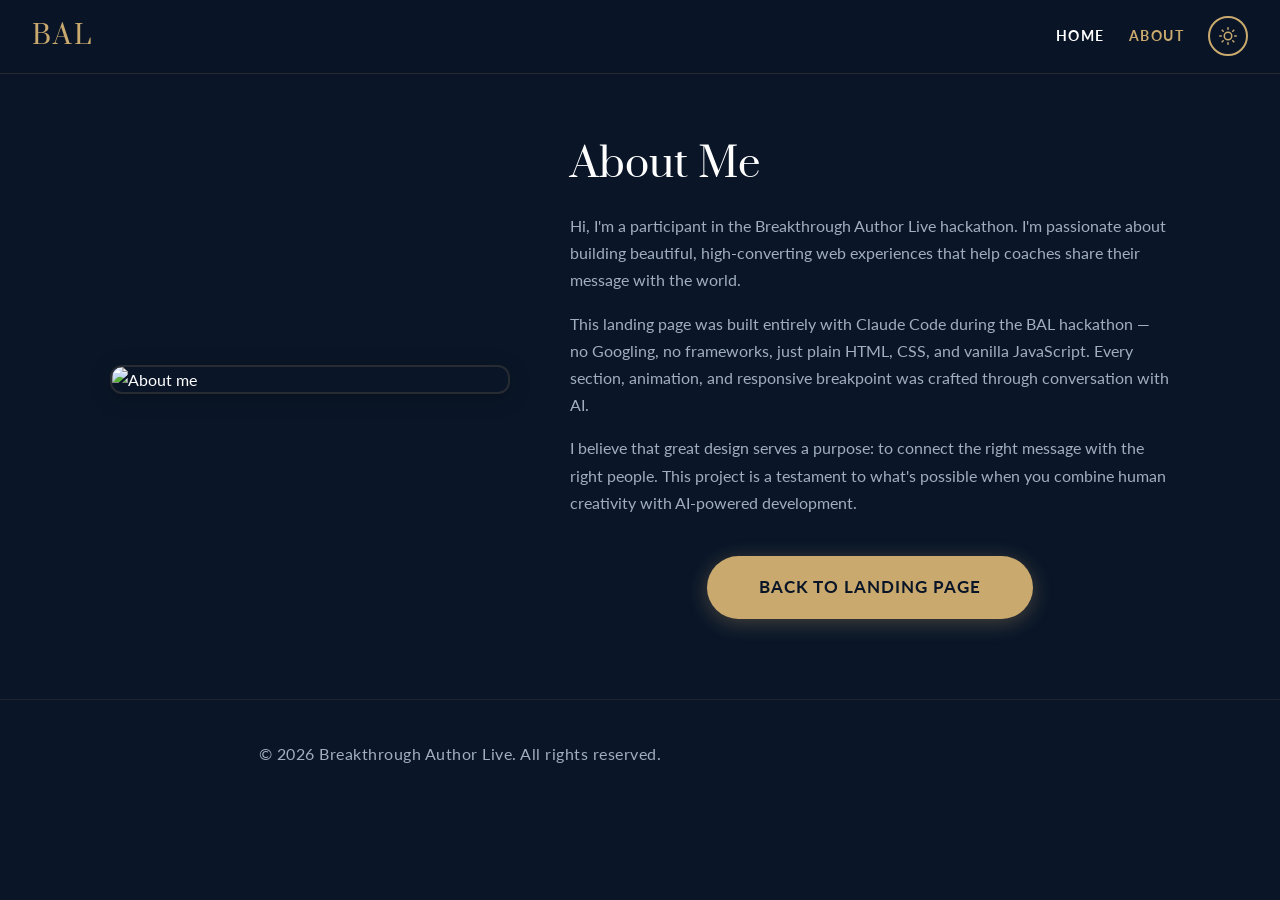
==== commit fac98075: "Fix hero: shorter headline, split sub-headline, SVG sun/moon icons Co-Authored-By: Claude Opus 4.6 (" ====
--- a/about.html
+++ b/about.html
@@ -18,8 +18,8 @@
       <a href="index.html">Home</a>
       <a href="about.html" class="active">About</a>
       <button class="theme-toggle" id="themeToggle" aria-label="Toggle dark/light mode">
-        <span class="icon-sun">&#9788;</span>
-        <span class="icon-moon">&#9790;</span>
+        <svg class="icon-sun" width="18" height="18" viewBox="0 0 24 24" fill="none" stroke="currentColor" stroke-width="2" stroke-linecap="round" stroke-linejoin="round"><circle cx="12" cy="12" r="5"/><line x1="12" y1="1" x2="12" y2="3"/><line x1="12" y1="21" x2="12" y2="23"/><line x1="4.22" y1="4.22" x2="5.64" y2="5.64"/><line x1="18.36" y1="18.36" x2="19.78" y2="19.78"/><line x1="1" y1="12" x2="3" y2="12"/><line x1="21" y1="12" x2="23" y2="12"/><line x1="4.22" y1="19.78" x2="5.64" y2="18.36"/><line x1="18.36" y1="5.64" x2="19.78" y2="4.22"/></svg>
+        <svg class="icon-moon" width="18" height="18" viewBox="0 0 24 24" fill="none" stroke="currentColor" stroke-width="2" stroke-linecap="round" stroke-linejoin="round"><path d="M21 12.79A9 9 0 1 1 11.21 3 7 7 0 0 0 21 12.79z"/></svg>
       </button>
     </div>
   </nav>
--- a/styles.css
+++ b/styles.css
@@ -200,10 +200,10 @@
   color: var(--navy-primary);
 }
 
-.dark-mode .icon-sun { display: inline; }
+.dark-mode .icon-sun { display: block; }
 .dark-mode .icon-moon { display: none; }
 .light-mode .icon-sun { display: none; }
-.light-mode .icon-moon { display: inline; }
+.light-mode .icon-moon { display: block; }
 
 /* --- Sections --- */
 .section {
@@ -234,11 +234,19 @@
 
 .hero-headline {
   font-family: var(--font-display);
-  font-size: clamp(2.2rem, 5.5vw, 3rem);
+  font-size: clamp(2.4rem, 5.5vw, 3.4rem);
   font-weight: 400;
-  line-height: 1.2;
-  max-width: 800px;
-  margin: 0 auto var(--space-md);
+  line-height: 1.15;
+  max-width: 700px;
+  margin: 0 auto 16px;
+}
+
+.hero-sub-gold {
+  font-family: var(--font-display);
+  font-size: clamp(1.1rem, 2.5vw, 1.4rem);
+  color: var(--gold);
+  margin-bottom: var(--space-md);
+  font-style: italic;
 }
 
 .gold {
@@ -246,11 +254,12 @@
 }
 
 .hero-sub {
-  font-size: clamp(0.9rem, 1.8vw, 1.05rem);
+  font-size: clamp(0.8rem, 1.6vw, 0.95rem);
   color: var(--text-muted);
   margin-bottom: var(--space-xl);
-  letter-spacing: 1px;
+  letter-spacing: 1.5px;
   font-weight: 300;
+  text-transform: uppercase;
 }
 
 /* VSL Placeholder */
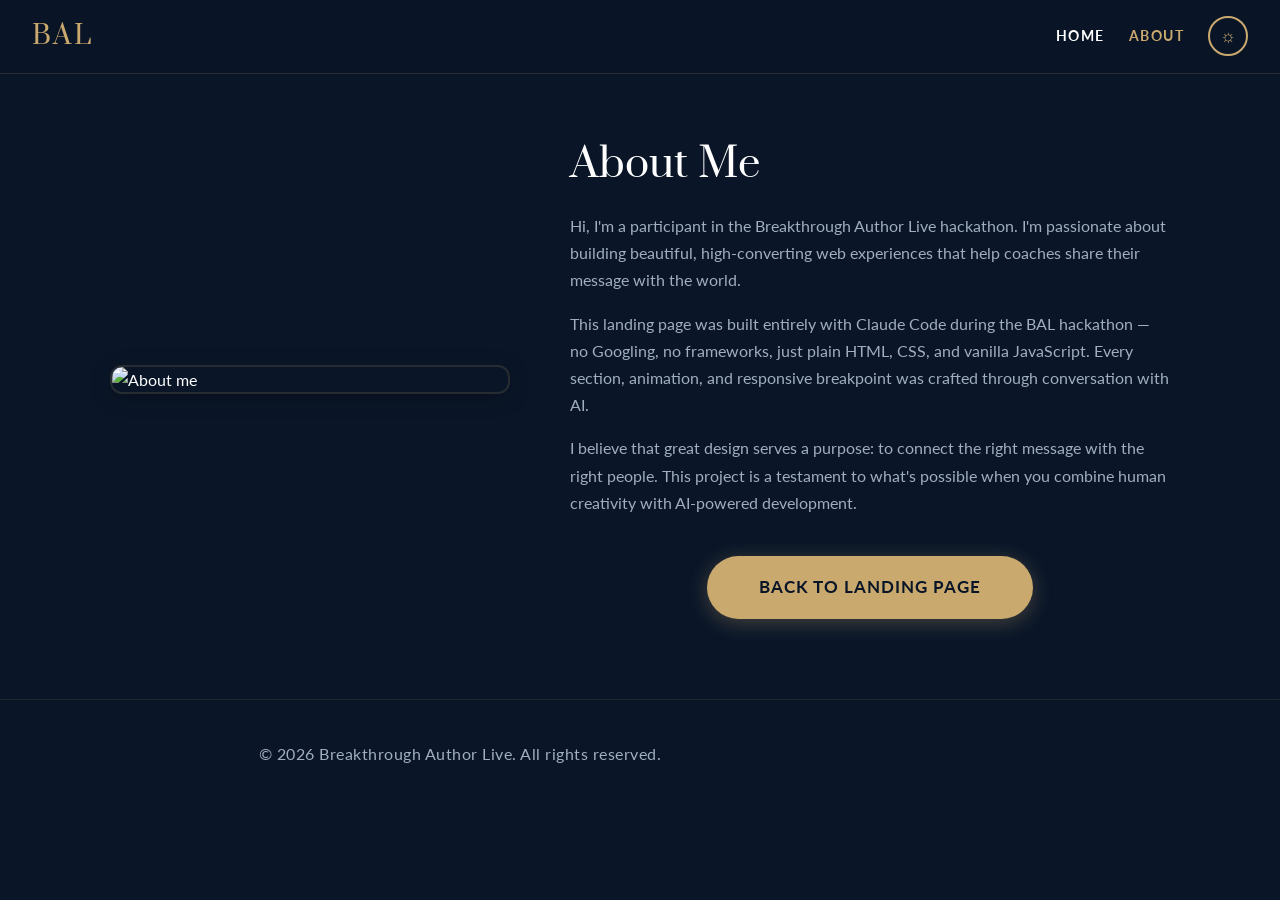
==== commit f8cccb64: "Revert "Fix hero: shorter headline, split sub-headline, SVG sun/moon icons" This reverts commit fac9" ====
--- a/about.html
+++ b/about.html
@@ -18,8 +18,8 @@
       <a href="index.html">Home</a>
       <a href="about.html" class="active">About</a>
       <button class="theme-toggle" id="themeToggle" aria-label="Toggle dark/light mode">
-        <svg class="icon-sun" width="18" height="18" viewBox="0 0 24 24" fill="none" stroke="currentColor" stroke-width="2" stroke-linecap="round" stroke-linejoin="round"><circle cx="12" cy="12" r="5"/><line x1="12" y1="1" x2="12" y2="3"/><line x1="12" y1="21" x2="12" y2="23"/><line x1="4.22" y1="4.22" x2="5.64" y2="5.64"/><line x1="18.36" y1="18.36" x2="19.78" y2="19.78"/><line x1="1" y1="12" x2="3" y2="12"/><line x1="21" y1="12" x2="23" y2="12"/><line x1="4.22" y1="19.78" x2="5.64" y2="18.36"/><line x1="18.36" y1="5.64" x2="19.78" y2="4.22"/></svg>
-        <svg class="icon-moon" width="18" height="18" viewBox="0 0 24 24" fill="none" stroke="currentColor" stroke-width="2" stroke-linecap="round" stroke-linejoin="round"><path d="M21 12.79A9 9 0 1 1 11.21 3 7 7 0 0 0 21 12.79z"/></svg>
+        <span class="icon-sun">&#9788;</span>
+        <span class="icon-moon">&#9790;</span>
       </button>
     </div>
   </nav>
--- a/styles.css
+++ b/styles.css
@@ -200,10 +200,10 @@
   color: var(--navy-primary);
 }
 
-.dark-mode .icon-sun { display: block; }
+.dark-mode .icon-sun { display: inline; }
 .dark-mode .icon-moon { display: none; }
 .light-mode .icon-sun { display: none; }
-.light-mode .icon-moon { display: block; }
+.light-mode .icon-moon { display: inline; }
 
 /* --- Sections --- */
 .section {
@@ -234,19 +234,11 @@
 
 .hero-headline {
   font-family: var(--font-display);
-  font-size: clamp(2.4rem, 5.5vw, 3.4rem);
+  font-size: clamp(2.2rem, 5.5vw, 3rem);
   font-weight: 400;
-  line-height: 1.15;
-  max-width: 700px;
-  margin: 0 auto 16px;
-}
-
-.hero-sub-gold {
-  font-family: var(--font-display);
-  font-size: clamp(1.1rem, 2.5vw, 1.4rem);
-  color: var(--gold);
-  margin-bottom: var(--space-md);
-  font-style: italic;
+  line-height: 1.2;
+  max-width: 800px;
+  margin: 0 auto var(--space-md);
 }
 
 .gold {
@@ -254,12 +246,11 @@
 }
 
 .hero-sub {
-  font-size: clamp(0.8rem, 1.6vw, 0.95rem);
+  font-size: clamp(0.9rem, 1.8vw, 1.05rem);
   color: var(--text-muted);
   margin-bottom: var(--space-xl);
-  letter-spacing: 1.5px;
+  letter-spacing: 1px;
   font-weight: 300;
-  text-transform: uppercase;
 }
 
 /* VSL Placeholder */
